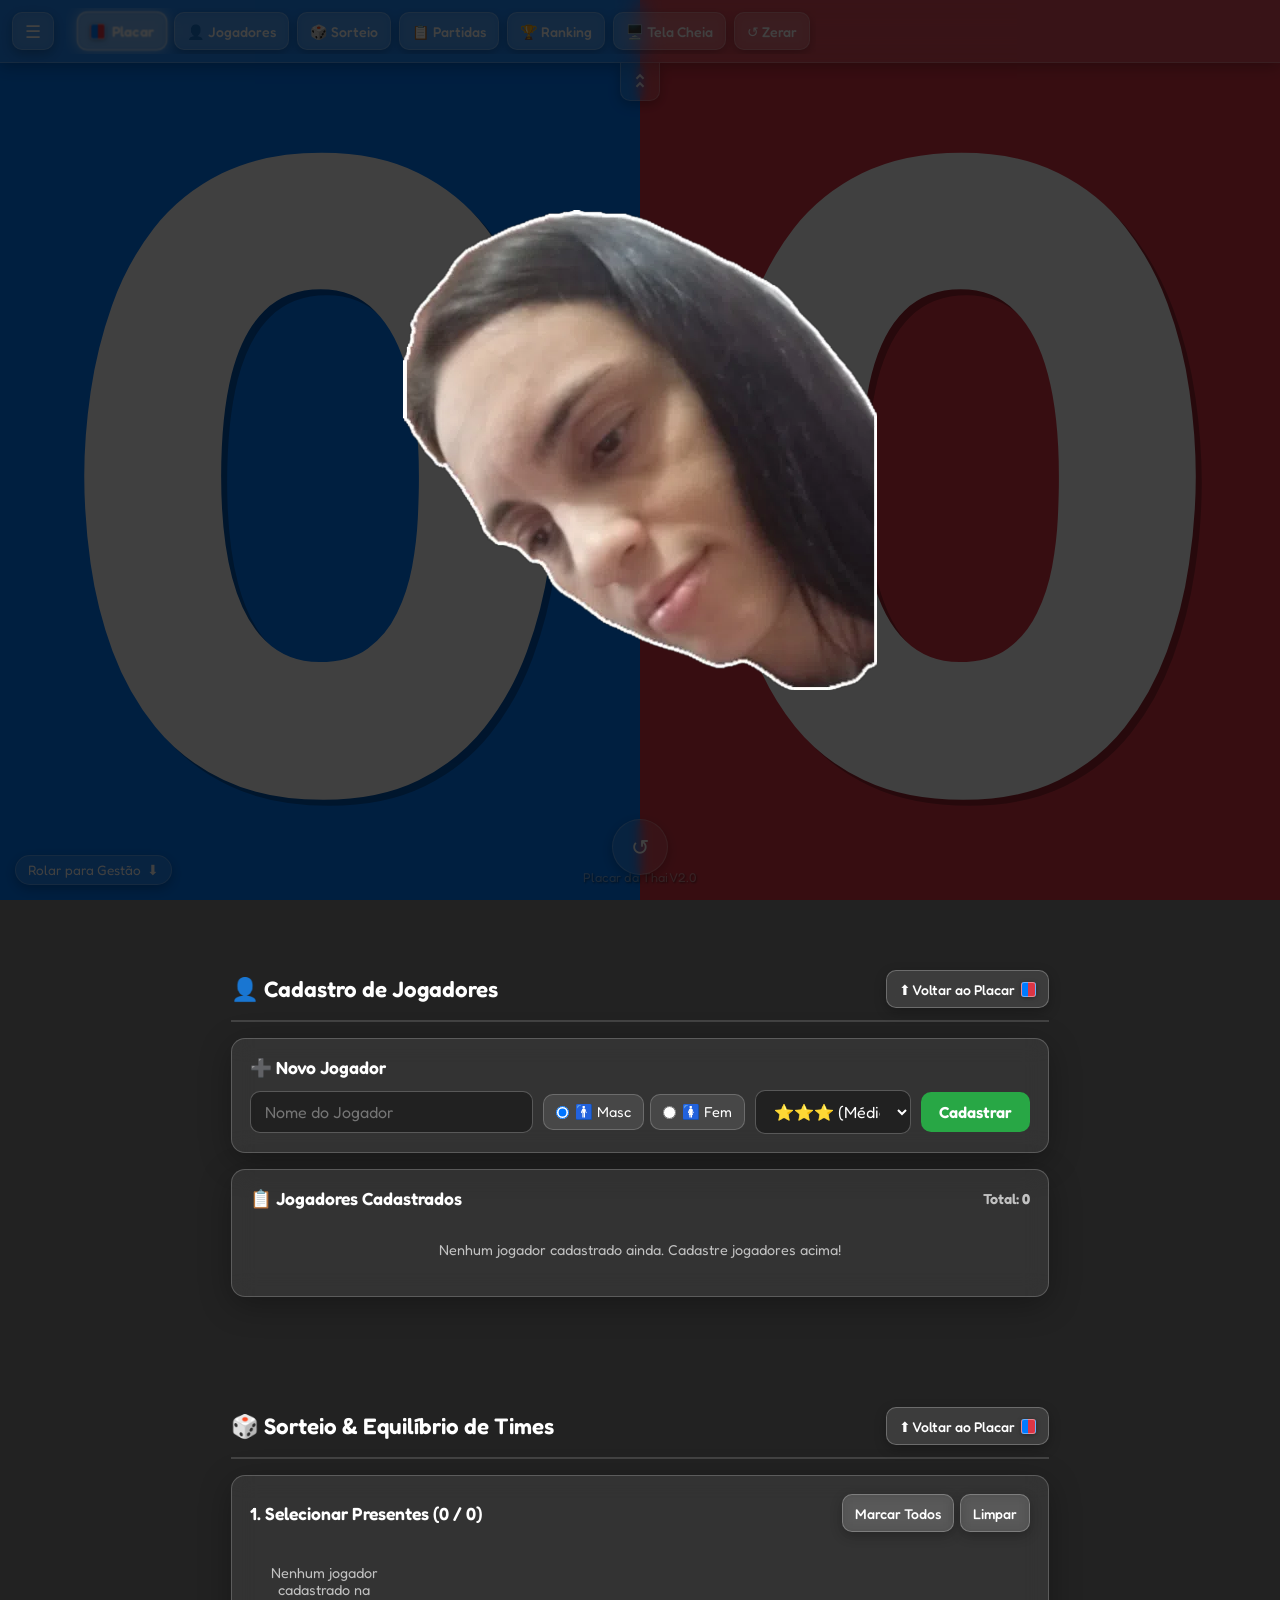
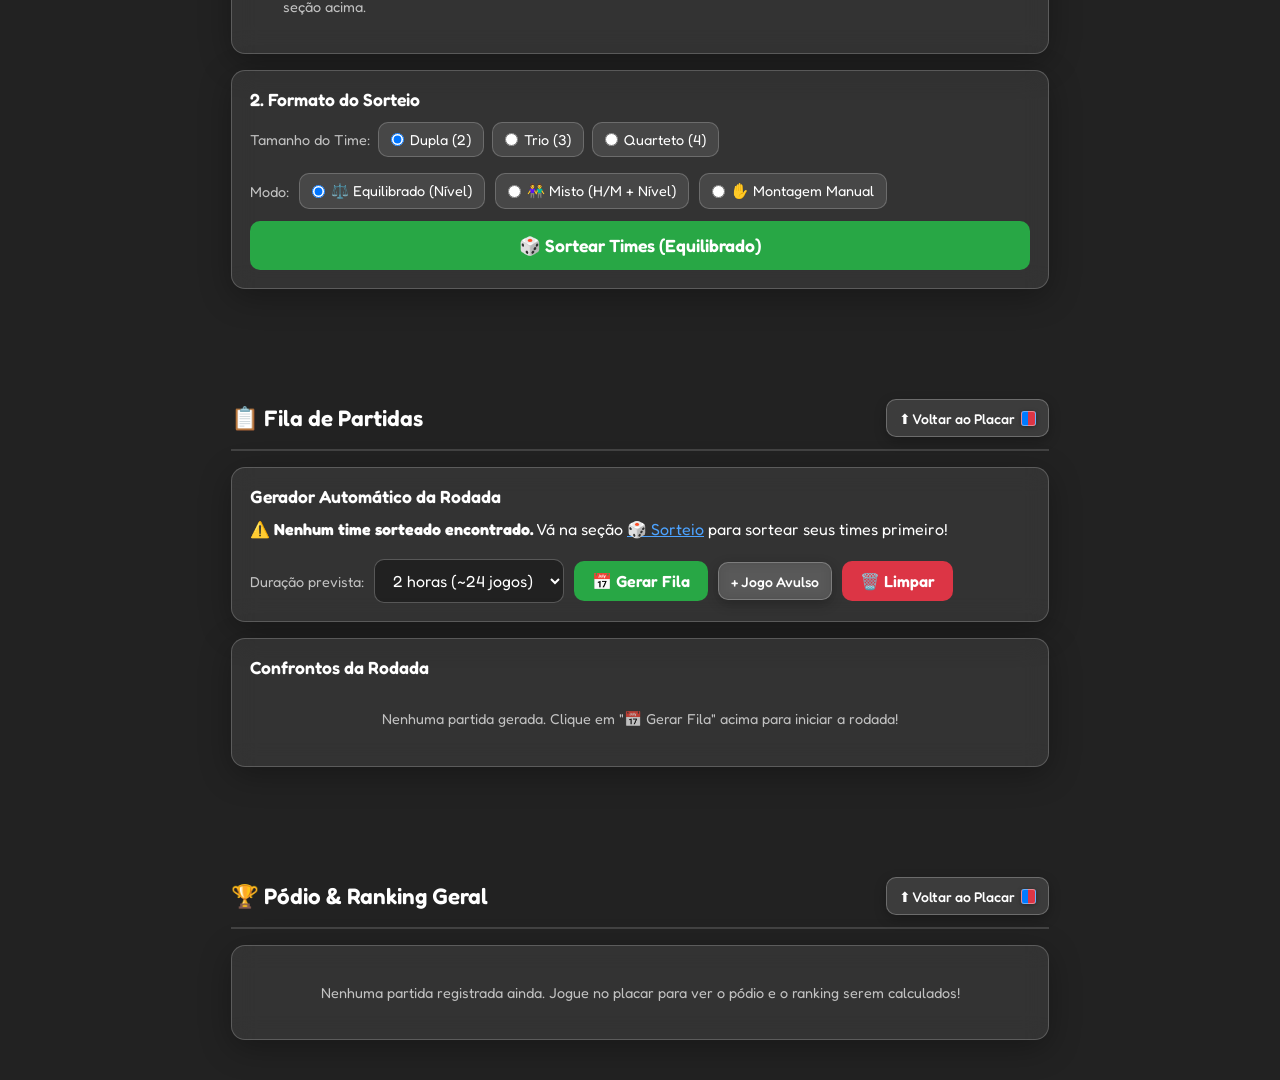
==== Index.html @ 944e2157 "feat: initial commit Placar da Thai" ====
<!DOCTYPE html>
<html lang="pt-BR">

<head>
    <meta charset="UTF-8">
    <meta name="viewport" content="width=device-width, initial-scale=1.0, maximum-scale=1.0, user-scalable=no">
    <meta name="apple-mobile-web-app-capable" content="yes">
    <meta name="apple-mobile-web-app-status-bar-style" content="black-translucent">
    <title>Placar da Thai</title>
    <link rel="icon"
        href="data:image/svg+xml,<svg xmlns=%22http://www.w3.org/2000/svg%22 viewBox=%220 0 100 100%22><rect width=%2250%22 height=%22100%22 fill=%22%23007bff%22/><rect x=%2250%22 width=%2250%22 height=%22100%22 fill=%22%23dc3545%22/></svg>">
    <link href="https://fonts.googleapis.com/css2?family=Fredoka:wght@400;500;600;700&display=swap" rel="stylesheet">
    <link rel="stylesheet" href="style.css">
</head>

<body>

    <!-- FIGURINHA INICIAL AO ABRIR (SOME AO CLICAR/TOCAR NA TELA) -->
    <div class="figurinha-inicial-overlay" id="overlayFigurinhaInicial" style="display: none;" onclick="this.style.display='none'; this.remove();">
        <img src="Thai01.webp" alt="Figurinha 01" class="figurinha-inicial-img" onclick="event.stopPropagation(); this.parentElement.style.display='none'; this.parentElement.remove();">
    </div>

    <!-- ===================== HEADER UNIFICADO DO PLACAR COM SCROLLSPY ===================== -->
    <div class="controles-wrapper">
        <header class="controles-topo placar-header" id="placarHeader">
            <!-- MENU HAMBÚRGUER À ESQUERDA -->
            <div class="menu-container">
                <button class="btn-menu" id="btnMenuToggle" type="button" title="Menu">☰</button>
                <div class="dropdown-menu" id="dropdownMenu">
                    <div class="dropdown-item" id="btnToggleFigurinhas" style="cursor: pointer;">
                        <span>🖼️ Figurinhas: Ativadas</span>
                        <label class="switch" onclick="event.stopPropagation();">
                            <input type="checkbox" id="checkFigurinhas">
                            <span class="slider"></span>
                        </label>
                    </div>
                    <div class="dropdown-item" id="btnToggleTema" style="cursor: pointer;">
                        <span id="labelTema">☀️ Tema: Vidro</span>
                        <label class="switch" onclick="event.stopPropagation();">
                            <input type="checkbox" id="checkTema">
                            <span class="slider"></span>
                        </label>
                    </div>
                </div>
            </div>

            <!-- BOTÕES DE ATALHO / SCROLLSPY FIXOS DA ESQUERDA PARA A DIREITA -->
            <div class="botoes-atalho-container">
                <a href="#secao-placar" class="btn-atalho ativo" data-target="secao-placar">
                    <span class="icone-placar-quadrado"></span> Placar
                </a>
                <a href="#secao-jogadores" class="btn-atalho" data-target="secao-jogadores">👤 Jogadores</a>
                <a href="#secao-sorteio" class="btn-atalho" data-target="secao-sorteio">🎲 Sorteio</a>
                <a href="#secao-partidas" class="btn-atalho" data-target="secao-partidas">📋 Partidas</a>
                <a href="#secao-ranking" class="btn-atalho" data-target="secao-ranking">🏆 Ranking</a>
                <button class="btn" id="btnFullscreen" type="button">🖥️ Tela Cheia</button>
                <button class="btn" id="btnReset" type="button">↺ Zerar</button>
            </div>
        </header>

        <!-- BOTÃO COM DUPLA SETA PARA RECOLHER/EXPANDIR O HEADER -->
        <button class="btn-atalho" id="btnToggleControlesTopo" type="button" title="Minimizar/Maximizar controles">
            <span class="seta-animada"></span>
            <span class="seta-animada"></span>
        </button>
    </div>

    <!-- ==========================================================================
         SEÇÃO 1: PLACAR AO VIVO (100dvh)
         ========================================================================== -->
    <section id="secao-placar">
        <div class="versao-placar">Placar da Thai V2.0</div>

        <div class="controles-centro">
            <button class="btn-central" id="btnInverterLados" type="button" title="Inverter placar">⇄</button>
        </div>

        <div class="controles-baixo">
            <button class="btn-central" id="btnResetBaixo" type="button" title="Zerar placar">↺</button>
        </div>

        <!-- LADO AZUL -->
        <div class="lado-azul" id="btnAzul">
            <span class="lado-tag-time" id="labelNomeTimeAzul" style="display: none;">Time Azul</span>
            <div class="pontos" id="pontosAzul">0</div>
        </div>

        <!-- LADO VERMELHO -->
        <div class="lado-vermelho" id="btnVermelho">
            <span class="lado-tag-time" id="labelNomeTimeVermelho" style="display: none;">Time Vermelho</span>
            <div class="pontos" id="pontosVermelho">0</div>
        </div>

        <a href="#secao-jogadores" class="indicador-rolagem-baixo">
            <span>Rolar para Gestão</span> ⬇
        </a>
    </section>

    <!-- ==========================================================================
         SEÇÃO 2: JOGADORES
         ========================================================================== -->
    <section id="secao-jogadores" class="secao-conteudo">
        <div class="secao-cabecalho">
            <h2 class="secao-titulo">👤 Cadastro de Jogadores</h2>
            <a href="#secao-placar" class="btn-atalho">⬆ Voltar ao Placar <span class="icone-placar-quadrado"></span></a>
        </div>

        <div class="card-painel">
            <div class="card-painel-titulo">➕ Novo Jogador</div>
            <div class="grupo-form-linha">
                <input type="text" id="inputNome" class="input-padrao" placeholder="Nome do Jogador" autocomplete="off" style="flex: 2; min-width: 150px;">
                <div class="radio-group" style="display: flex; gap: 6px;">
                    <label class="radio-chip">
                        <input type="radio" name="sexo" value="m" checked> 🚹 Masc
                    </label>
                    <label class="radio-chip">
                        <input type="radio" name="sexo" value="f"> 🚺 Fem
                    </label>
                </div>
                <select id="selectEstrelas" class="input-padrao" style="flex: 1; min-width: 130px;">
                    <option value="1">⭐ (Iniciante)</option>
                    <option value="2">⭐⭐ (Básico)</option>
                    <option value="3" selected>⭐⭐⭐ (Médio)</option>
                    <option value="4">⭐⭐⭐⭐ (Avançado)</option>
                    <option value="5">⭐⭐⭐⭐⭐ (Pro)</option>
                </select>
                <button class="btn-sucesso" id="btnAdicionar" type="button">Cadastrar</button>
            </div>
        </div>

        <div class="card-painel">
            <div class="card-painel-titulo">
                <span>📋 Jogadores Cadastrados</span>
                <span style="font-size: 0.9rem; color: var(--texto-secundario);">Total: <strong id="contadorJogadores">0</strong></span>
            </div>
            <div class="lista-itens" id="listaJogadores"></div>
        </div>
    </section>

    <!-- ==========================================================================
         SEÇÃO 3: SORTEIO DE TIMES
         ========================================================================== -->
    <section id="secao-sorteio" class="secao-conteudo">
        <div class="secao-cabecalho">
            <h2 class="secao-titulo">🎲 Sorteio & Equilíbrio de Times</h2>
            <a href="#secao-placar" class="btn-atalho">⬆ Voltar ao Placar <span class="icone-placar-quadrado"></span></a>
        </div>

        <div class="card-painel">
            <div class="card-painel-titulo">
                <span>1. Selecionar Presentes (<span id="contadorSelecionados">0 / 0</span>)</span>
                <div style="display: flex; gap: 6px;">
                    <button class="btn-atalho" type="button" onclick="SorteioModule.selecionarTodos(true)">Marcar Todos</button>
                    <button class="btn-atalho" type="button" onclick="SorteioModule.selecionarTodos(false)">Limpar</button>
                </div>
            </div>
            <div class="grade-selecao" id="gradeJogadores"></div>
        </div>

        <div class="card-painel">
            <div class="card-painel-titulo">2. Formato do Sorteio</div>
            <div class="grupo-form-linha">
                <div style="display: flex; align-items: center; gap: 8px; flex-wrap: wrap;">
                    <span style="font-size: 0.9rem; color: var(--texto-secundario);">Tamanho do Time:</span>
                    <label class="radio-chip"><input type="radio" name="tamanho" value="2" checked> Dupla (2)</label>
                    <label class="radio-chip"><input type="radio" name="tamanho" value="3"> Trio (3)</label>
                    <label class="radio-chip"><input type="radio" name="tamanho" value="4"> Quarteto (4)</label>
                </div>
            </div>

            <div class="grupo-form-linha" style="margin-top: 4px;">
                <span style="font-size: 0.9rem; color: var(--texto-secundario);">Modo:</span>
                <label class="radio-chip"><input type="radio" name="modo" value="normal" checked> ⚖️ Equilibrado (Nível)</label>
                <label class="radio-chip"><input type="radio" name="modo" value="misto"> 👫 Misto (H/M + Nível)</label>
                <label class="radio-chip"><input type="radio" name="modo" value="manual"> ✋ Montagem Manual</label>
            </div>

            <button class="btn-acao-sorteio btn-sucesso" id="btnAcaoSorteio" type="button" onclick="SorteioModule.iniciarGeracao()">
                🎲 Sortear Times (Equilibrado)
            </button>
        </div>

        <!-- Seção de Resultados dos Times Sorteados -->
        <div class="card-painel" id="secaoResultados" style="display: none;">
            <div class="card-painel-titulo">
                <span id="tituloResultados">Times Gerados</span>
                <div id="acoesManuaisExtra" style="display: flex; gap: 6px;">
                    <button class="btn-atalho" type="button" onclick="SorteioModule.adicionarTimeManual()">+ Novo Time</button>
                    <button class="btn-perigo" style="padding: 4px 10px; font-size: 0.8rem;" type="button" onclick="SorteioModule.limparTodosTimes()">🗑️ Limpar</button>
                </div>
            </div>

            <div id="instrucaoManual" style="display: none; font-size: 0.85rem; color: var(--cor-amarelo);">
                👉 Toque em um time para selecioná-lo e depois toque nos jogadores do banco para transferir.
            </div>

            <div id="bancoManual" class="banco-chips" style="display: none;"></div>

            <div class="container-times-grid" id="containerTimes"></div>

            <div style="display: flex; gap: 10px; margin-top: 10px; flex-wrap: wrap;">
                <a href="#secao-partidas" class="btn-sucesso" style="flex: 1; padding: 12px; text-decoration: none; text-align: center;">
                    📋 Ir para Fila de Partidas ▶
                </a>
            </div>
        </div>
    </section>

    <!-- ==========================================================================
         SEÇÃO 4: FILA DE PARTIDAS
         ========================================================================== -->
    <section id="secao-partidas" class="secao-conteudo">
        <div class="secao-cabecalho">
            <h2 class="secao-titulo">📋 Fila de Partidas</h2>
            <a href="#secao-placar" class="btn-atalho">⬆ Voltar ao Placar <span class="icone-placar-quadrado"></span></a>
        </div>

        <div class="card-painel">
            <div class="card-painel-titulo">Gerador Automático da Rodada</div>
            <div id="infoTimesStatus"></div>
            <div class="grupo-form-linha" style="margin-top: 8px;">
                <span style="font-size: 0.9rem; color: var(--texto-secundario);">Duração prevista:</span>
                <select id="selectHoras" class="input-padrao" style="width: auto; min-width: 140px;">
                    <option value="1">1 hora (~12 jogos)</option>
                    <option value="2" selected>2 horas (~24 jogos)</option>
                    <option value="3">3 horas (~36 jogos)</option>
                    <option value="4">4 horas (~48 jogos)</option>
                </select>
                <button class="btn-sucesso" id="btnGerarLista" type="button">📅 Gerar Fila</button>
                <button class="btn-atalho" id="btnAddPartidaManual" type="button">+ Jogo Avulso</button>
                <button class="btn-perigo" id="btnLimparPartidas" type="button">🗑️ Limpar</button>
            </div>
        </div>

        <div class="card-painel">
            <div class="card-painel-titulo">Confrontos da Rodada</div>
            <div class="lista-partidas" id="listaPartidasCorpo"></div>
        </div>
    </section>

    <!-- ==========================================================================
         SEÇÃO 5: RANKING & PODIUM (ÚLTIMA SEÇÃO)
         ========================================================================== -->
    <section id="secao-ranking" class="secao-conteudo">
        <div class="secao-cabecalho">
            <h2 class="secao-titulo">🏆 Pódio & Ranking Geral</h2>
            <a href="#secao-placar" class="btn-atalho">⬆ Voltar ao Placar <span class="icone-placar-quadrado"></span></a>
        </div>

        <div id="secaoSemTimes" class="card-painel" style="display: none;">
            <div class="aviso-vazio">
                Nenhuma partida registrada ainda. Jogue no placar para ver o pódio e o ranking serem calculados!
            </div>
        </div>

        <div class="card-painel" id="secaoPodio">
            <div class="card-painel-titulo" style="justify-content: center;">🏅 Pódio dos Campeões</div>
            <div class="podio-container" id="containerPodio"></div>
        </div>

        <div class="card-painel" id="secaoRankingCompleto">
            <div class="card-painel-titulo">Classificação Geral dos Times</div>
            <div class="lista-itens" id="listaRankingCompleta"></div>
        </div>
    </section>

    <!-- ==========================================================================
         MODAIS
         ========================================================================== -->
    <!-- Modal Zerar Placar -->
    <div class="modal-overlay" id="modalZerarPlacar" style="display: none;">
        <div class="modal-card">
            <div class="modal-icone-status">⚠️</div>
            <div class="modal-titulo">Zerar Placar</div>
            <div class="modal-texto">Tem certeza que deseja zerar os pontos do jogo atual?</div>
            <div class="modal-botoes">
                <button class="modal-btn modal-btn-cancelar" type="button" id="btnCancelarZerar">Não</button>
                <button class="modal-btn modal-btn-confirmar" type="button" id="btnConfirmarZerar" style="background-color: #dc3545;">Sim, Zerar</button>
            </div>
        </div>
    </div>

    <!-- Modal Fim de Jogo / Salvar Partida -->
    <div class="modal-overlay" id="modalFimJogo" style="display: none;">
        <div class="modal-card">
            <div class="modal-icone-status">🏆</div>
            <div class="modal-titulo">Fim de Jogo!</div>
            <div class="modal-texto" id="textoVencedorModal">Time Venceu!</div>
            <div class="modal-botoes" style="display: flex; flex-direction: column; gap: 10px; width: 100%; margin-top: 15px;">
                <button class="modal-btn modal-btn-confirmar" type="button" id="btnSalvarFimJogo" style="background-color: var(--cor-verde); width: 100%; padding: 12px; font-size: 1rem;">
                    💾 Salvar e Ir para a Próxima Partida
                </button>
                <button class="modal-btn modal-btn-cancelar" type="button" id="btnVoltarPonto" style="width: 100%; padding: 10px; font-size: 0.95rem;">
                    ↩ Voltar Ponto
                </button>
            </div>
        </div>
    </div>

    <script src="index.js"></script>
</body>

</html>
---- style.css ----
/* ==========================================================================
   PLACAR DA THAI V2.0 - TEMA VIDRO ORIGINAL + ONE-PAGE SCROLLSPY
   ========================================================================== */

* {
    box-sizing: border-box;
    margin: 0;
    padding: 0;
    -webkit-tap-highlight-color: transparent;
}

html {
    scroll-behavior: smooth;
}

:root {
    --cor-azul: #007bff;
    --cor-azul-dark: #0056b3;
    --cor-vermelho: #dc3545;
    --cor-vermelho-dark: #a71d2a;
    --cor-amarelo: #ffc107;
    --cor-verde: #28a745;
    --bg-dark: #222222;
    --bg-card: rgba(255, 255, 255, 0.08);
    --border-glass: rgba(255, 255, 255, 0.25);
    --texto-principal: #ffffff;
    --texto-secundario: rgba(255, 255, 255, 0.7);
}

body {
    font-family: 'Fredoka', sans-serif;
    background-color: var(--bg-dark);
    color: var(--texto-principal);
    width: 100vw;
    min-height: 100dvh;
    overflow-x: hidden;
    position: relative;
    user-select: none;
    -webkit-user-select: none;
    -webkit-touch-callout: none;
}

/* ==========================================================================
   ÍCONE DO PLACAR (QUADRADO METADE AZUL METADE VERMELHO)
   ========================================================================== */

.icone-placar-quadrado {
    display: inline-block;
    width: 15px;
    height: 15px;
    border-radius: 3px;
    background: linear-gradient(90deg, #007bff 50%, #dc3545 50%);
    box-shadow: 0 1px 4px rgba(0, 0, 0, 0.35);
    border: 1px solid rgba(255, 255, 255, 0.4);
    vertical-align: middle;
    flex-shrink: 0;
    transition: transform 0.2s;
}

.btn-atalho:hover .icone-placar-quadrado {
    transform: scale(1.1);
}

/* ==========================================================================
   HEADER UNIFICADO DO PLACAR (TEMA VIDRO - ESQUERDA PARA DIREITA)
   ========================================================================== */

.controles-wrapper {
    position: fixed;
    top: 0;
    left: 0;
    width: 100%;
    z-index: 1000;
    display: flex;
    flex-direction: column;
    align-items: center;
    pointer-events: none;
}

.controles-wrapper > * {
    pointer-events: auto;
}

.controles-topo.placar-header {
    display: flex;
    align-items: center;
    justify-content: flex-start;
    width: 100%;
    padding: 8px 12px;
    background-color: rgba(255, 255, 255, 0.12);
    backdrop-filter: blur(12px);
    -webkit-backdrop-filter: blur(12px);
    border-bottom: 1px solid rgba(255, 255, 255, 0.25);
    box-shadow: 0 4px 15px rgba(0, 0, 0, 0.25);
    gap: 8px;
    transition: transform 0.4s ease-in-out, opacity 0.4s ease-in-out, max-height 0.4s ease-in-out, margin 0.4s ease-in-out, padding 0.4s ease-in-out;
    transform-origin: top center;
    overflow: visible !important;
}

.controles-topo.escondido {
    opacity: 0;
    transform: translateY(-100%);
    max-height: 0;
    padding-top: 0 !important;
    padding-bottom: 0 !important;
    margin: 0 !important;
    border: none !important;
    pointer-events: none;
    overflow: hidden !important;
}

.menu-container {
    position: relative;
    z-index: 1500;
    flex-shrink: 0;
}

.btn-menu {
    background-color: rgba(255, 255, 255, 0.12);
    border: 1px solid rgba(255, 255, 255, 0.25);
    color: white;
    padding: 6px 12px;
    font-family: 'Fredoka', sans-serif;
    font-size: 1.1rem;
    border-radius: 10px;
    cursor: pointer;
    backdrop-filter: blur(6px);
    -webkit-backdrop-filter: blur(6px);
    box-shadow: 0 4px 12px rgba(0, 0, 0, 0.25);
    transition: background-color 0.2s ease, transform 0.15s ease, border-color 0.2s ease;
    display: flex;
    align-items: center;
    justify-content: center;
    min-height: 38px;
    flex-shrink: 0;
}

.btn-menu:hover {
    background-color: rgba(255, 255, 255, 0.25);
    border-color: rgba(255, 255, 255, 0.4);
}

.btn-menu:active {
    transform: scale(0.95);
    background-color: rgba(255, 255, 255, 0.3);
}

.dropdown-menu {
    position: absolute;
    top: calc(100% + 10px);
    left: 0;
    background-color: rgba(30, 30, 35, 0.98);
    backdrop-filter: blur(16px);
    -webkit-backdrop-filter: blur(16px);
    border-radius: 12px;
    box-shadow: 0 10px 30px rgba(0, 0, 0, 0.5);
    display: none;
    flex-direction: column;
    min-width: 230px;
    border: 1px solid rgba(255, 255, 255, 0.2);
    padding: 8px;
    z-index: 9999;
    pointer-events: auto;
}

.dropdown-menu.ativo {
    display: flex !important;
}

.dropdown-item {
    background: none;
    border: none;
    color: white;
    padding: 10px 12px;
    text-align: left;
    font-family: 'Fredoka', sans-serif;
    font-size: 0.95rem;
    cursor: pointer;
    text-decoration: none;
    transition: background-color 0.2s;
    display: flex;
    align-items: center;
    justify-content: space-between;
    gap: 10px;
    width: 100%;
    border-radius: 8px;
}

.dropdown-item:hover {
    background-color: rgba(255, 255, 255, 0.12);
}

.botoes-atalho-container {
    display: flex;
    gap: 8px;
    align-items: center;
    flex-wrap: nowrap;
    overflow-x: auto;
    overflow-y: visible;
    scrollbar-width: none;
    -ms-overflow-style: none;
    padding: 4px 6px 4px 12px;
    margin-left: 4px;
}

.botoes-atalho-container::-webkit-scrollbar {
    display: none;
}

.btn,
.btn-atalho {
    background-color: rgba(255, 255, 255, 0.12);
    border: 1px solid rgba(255, 255, 255, 0.25);
    color: white;
    padding: 6px 12px;
    font-family: 'Fredoka', sans-serif;
    font-size: 0.88rem;
    font-weight: 500;
    border-radius: 10px;
    cursor: pointer;
    backdrop-filter: blur(6px);
    -webkit-backdrop-filter: blur(6px);
    box-shadow: 0 4px 12px rgba(0, 0, 0, 0.25);
    display: flex;
    align-items: center;
    justify-content: center;
    gap: 6px;
    min-height: 38px;
    text-decoration: none;
    transition: background-color 0.2s ease, transform 0.15s ease, border-color 0.2s ease, box-shadow 0.2s ease;
    white-space: nowrap;
    flex-shrink: 0;
}

.btn:hover,
.btn-atalho:hover {
    background-color: rgba(255, 255, 255, 0.25);
    border-color: rgba(255, 255, 255, 0.4);
}

.btn:active,
.btn-atalho:active {
    transform: scale(0.95);
    background-color: rgba(255, 255, 255, 0.3);
}

/* SCROLLSPY DESTAQUE NO TEMA VIDRO */
.btn-atalho.ativo {
    background-color: rgba(255, 255, 255, 0.35);
    border-color: rgba(255, 255, 255, 0.7);
    box-shadow: 0 0 16px rgba(255, 255, 255, 0.5);
    font-weight: 600;
    transform: scale(1.03);
}

#btnToggleControlesTopo {
    padding: 2px 16px;
    background-color: rgba(255, 255, 255, 0.12);
    backdrop-filter: blur(6px);
    -webkit-backdrop-filter: blur(6px);
    border: 1px solid rgba(255, 255, 255, 0.25);
    border-top: none;
    box-shadow: 0 4px 12px rgba(0, 0, 0, 0.25);
    border-radius: 0 0 10px 10px;
    cursor: pointer;
    display: flex;
    flex-direction: column;
    align-items: center;
    gap: 2px;
}

.seta-animada {
    width: 6px;
    height: 6px;
    border-top: 2px solid rgba(255, 255, 255, 0.8);
    border-left: 2px solid rgba(255, 255, 255, 0.8);
    transform: rotate(45deg);
    transition: transform 0.3s;
}

#btnToggleControlesTopo.revertido .seta-animada {
    transform: rotate(225deg);
}

/* ===================== TEMA ESCURO (ESTILO ORIGINAL) ===================== */
body.tema-escuro .controles-topo.placar-header {
    background-color: rgba(20, 20, 20, 0.88);
    border-bottom: 1px solid rgba(255, 255, 255, 0.12);
    box-shadow: 0 4px 15px rgba(0, 0, 0, 0.35);
}

body.tema-escuro .btn,
body.tema-escuro .btn-atalho,
body.tema-escuro .btn-menu {
    background-color: rgba(0, 0, 0, 0.45);
    border: 1px solid rgba(255, 255, 255, 0.16);
    box-shadow: 0 4px 10px rgba(0, 0, 0, 0.3);
}

body.tema-escuro .btn:hover,
body.tema-escuro .btn-atalho:hover,
body.tema-escuro .btn-menu:hover {
    background-color: rgba(0, 0, 0, 0.7);
    border-color: rgba(255, 255, 255, 0.3);
}

body.tema-escuro #btnToggleControlesTopo {
    background-color: rgba(0, 0, 0, 0.55);
    border: 1px solid rgba(255, 255, 255, 0.16);
    border-top: none;
}

body.tema-escuro #btnToggleControlesTopo:hover {
    background-color: rgba(0, 0, 0, 0.8);
}

/* ==========================================================================
   SEÇÃO 1: PLACAR AO VIVO (100dvh)
   ========================================================================== */

#secao-placar {
    width: 100vw;
    height: 100dvh;
    min-height: 100dvh;
    display: flex;
    flex-direction: row;
    position: relative;
    overflow: hidden;
    touch-action: none;
}

@media (orientation: portrait) {
    #secao-placar {
        flex-direction: column;
    }
}

.lado-azul,
.lado-vermelho {
    flex: 1;
    display: flex;
    flex-direction: column;
    justify-content: center;
    align-items: center;
    color: white;
    cursor: pointer;
    transition: background-color 0.2s;
    position: relative;
    overflow: hidden;
    border: none;
    outline: none;
    font-family: inherit;
}

.lado-azul {
    background-color: #007bff;
}

.lado-azul:active {
    background-color: #0056b3;
}

.lado-vermelho {
    background-color: #dc3545;
}

.lado-vermelho:active {
    background-color: #a71d2a;
}

/* NOME DOS TIMES EM TEMA DE VIDRO PREMIUM */
.lado-tag-time {
    position: absolute;
    top: 55px;
    background: rgba(255, 255, 255, 0.15);
    backdrop-filter: blur(12px);
    -webkit-backdrop-filter: blur(12px);
    padding: 8px 20px;
    border-radius: 24px;
    font-size: 1.05rem;
    font-weight: 600;
    max-width: 82%;
    text-align: center;
    white-space: nowrap;
    overflow: hidden;
    text-overflow: ellipsis;
    z-index: 10;
    border: 1px solid rgba(255, 255, 255, 0.35);
    box-shadow: 0 6px 20px rgba(0, 0, 0, 0.3);
    color: #ffffff;
    text-shadow: 0 1px 3px rgba(0, 0, 0, 0.5);
    pointer-events: none;
    transition: transform 0.4s ease-in-out;
}

body.tema-escuro .lado-tag-time {
    background: rgba(0, 0, 0, 0.55);
    border: 1px solid rgba(255, 255, 255, 0.2);
    box-shadow: 0 6px 20px rgba(0, 0, 0, 0.45);
}

.pontos {
    font-size: 100vh;
    line-height: 1;
    font-weight: 600;
    font-family: 'Fredoka', sans-serif;
    text-shadow: 6px 6px 0px rgba(0, 0, 0, 0.3);
    z-index: 2;
    transition: transform 0.3s ease;
    pointer-events: none;
}

@media (orientation: portrait) {
    .pontos {
        font-size: 50vh;
    }
    .lado-tag-time {
        top: 60px;
    }
}

.controles-centro {
    position: absolute;
    top: 50%;
    left: 50%;
    transform: translate(-50%, -50%);
    display: flex;
    flex-direction: column;
    gap: 12px;
    z-index: 25;
    pointer-events: none;
}

.controles-baixo {
    position: absolute;
    bottom: 25px;
    left: 50%;
    transform: translateX(-50%);
    display: flex;
    flex-direction: column;
    gap: 12px;
    z-index: 25;
    pointer-events: none;
}

.btn-central {
    width: 56px;
    height: 56px;
    border: 1px solid rgba(255, 255, 255, 0.25);
    border-radius: 50%;
    background-color: rgba(255, 255, 255, 0.12);
    color: white;
    backdrop-filter: blur(6px);
    -webkit-backdrop-filter: blur(6px);
    display: flex;
    align-items: center;
    justify-content: center;
    font-size: 1.4rem;
    cursor: pointer;
    pointer-events: auto;
    box-shadow: 0 4px 12px rgba(0, 0, 0, 0.25);
    transition: transform 0.15s ease, background-color 0.2s ease;
}

.btn-central:active {
    transform: scale(0.95);
    background-color: rgba(255, 255, 255, 0.22);
}

.versao-placar {
    position: absolute;
    bottom: 15px;
    left: 50%;
    transform: translateX(-50%);
    color: rgba(255, 255, 255, 0.45);
    font-size: 0.8rem;
    z-index: 20;
    pointer-events: none;
    text-shadow: 1px 1px 2px rgba(0, 0, 0, 0.5);
}

.indicador-rolagem-baixo {
    position: absolute;
    bottom: 15px;
    left: 15px;
    background-color: rgba(255, 255, 255, 0.12);
    backdrop-filter: blur(6px);
    -webkit-backdrop-filter: blur(6px);
    border: 1px solid rgba(255, 255, 255, 0.25);
    padding: 6px 12px;
    border-radius: 20px;
    color: white;
    font-size: 0.85rem;
    display: flex;
    align-items: center;
    gap: 6px;
    text-decoration: none;
    z-index: 20;
    box-shadow: 0 4px 12px rgba(0, 0, 0, 0.25);
}

/* ==========================================================================
   SEÇÕES DA PÁGINA (JOGADORES, SORTEIO, PARTIDAS, RANKING)
   ========================================================================== */

.secao-conteudo {
    width: 100%;
    max-width: 850px;
    margin: 0 auto;
    padding: 70px 16px 40px;
    display: flex;
    flex-direction: column;
    gap: 16px;
    scroll-margin-top: 50px;
}

.secao-cabecalho {
    display: flex;
    align-items: center;
    justify-content: space-between;
    border-bottom: 2px solid rgba(255, 255, 255, 0.15);
    padding-bottom: 12px;
    gap: 8px;
    flex-wrap: wrap;
}

.secao-titulo {
    font-size: 1.4rem;
    font-weight: 600;
    display: flex;
    align-items: center;
    gap: 10px;
    color: var(--texto-principal);
}

.card-painel {
    background-color: rgba(255, 255, 255, 0.08);
    backdrop-filter: blur(12px);
    -webkit-backdrop-filter: blur(12px);
    border: 1px solid rgba(255, 255, 255, 0.2);
    border-radius: 14px;
    padding: 18px;
    box-shadow: 0 8px 32px 0 rgba(0, 0, 0, 0.3);
    display: flex;
    flex-direction: column;
    gap: 12px;
}

.card-painel-titulo {
    font-size: 1.1rem;
    font-weight: 600;
    color: var(--texto-principal);
    display: flex;
    align-items: center;
    justify-content: space-between;
}

/* Inputs & Form */
.input-padrao {
    width: 100%;
    background: rgba(0, 0, 0, 0.35);
    border: 1px solid rgba(255, 255, 255, 0.25);
    padding: 10px 14px;
    color: white;
    font-size: 1rem;
    font-family: inherit;
    border-radius: 10px;
    outline: none;
}

.input-padrao:focus {
    border-color: #007bff;
}

.grupo-form-linha {
    display: flex;
    gap: 10px;
    align-items: center;
    flex-wrap: wrap;
}

.radio-chip {
    display: flex;
    align-items: center;
    gap: 6px;
    background: rgba(255, 255, 255, 0.1);
    padding: 8px 12px;
    border-radius: 10px;
    border: 1px solid rgba(255, 255, 255, 0.2);
    cursor: pointer;
    font-size: 0.9rem;
}

.btn-sucesso, .btn-aviso, .btn-perigo, .btn-acao-sorteio {
    border: none;
    padding: 10px 18px;
    font-size: 1rem;
    font-family: inherit;
    font-weight: 600;
    border-radius: 10px;
    cursor: pointer;
    display: flex;
    align-items: center;
    justify-content: center;
    gap: 6px;
    transition: transform 0.1s;
}

.btn-sucesso { background-color: #28a745; color: white; }
.btn-aviso { background-color: #ffc107; color: #111; }
.btn-perigo { background-color: #dc3545; color: white; }

.btn-sucesso:active, .btn-aviso:active, .btn-perigo:active {
    transform: scale(0.96);
}

.btn-acao-sorteio {
    width: 100%;
    padding: 14px;
    font-size: 1.1rem;
}

/* ==========================================================================
   JOGADORES & SELEÇÃO
   ========================================================================== */

.grade-selecao {
    display: grid;
    grid-template-columns: repeat(auto-fill, minmax(130px, 1fr));
    gap: 8px;
    max-height: 280px;
    overflow-y: auto;
    padding-right: 4px;
}

.card-selecao {
    background: rgba(255, 255, 255, 0.08);
    border: 1px solid rgba(255, 255, 255, 0.2);
    border-radius: 10px;
    padding: 10px;
    cursor: pointer;
    display: flex;
    flex-direction: column;
    gap: 4px;
    transition: all 0.2s;
}

.card-selecao.selecionado {
    background: rgba(40, 167, 69, 0.35);
    border-color: #28a745;
    box-shadow: 0 0 10px rgba(40, 167, 69, 0.4);
}

.card-topo {
    display: flex;
    align-items: center;
    font-size: 0.92rem;
    font-weight: 500;
}

.card-estrelas {
    font-size: 0.8rem;
    color: #ffc107;
}

.j-nome-icone {
    display: flex;
    align-items: center;
    gap: 5px;
    overflow: hidden;
    text-overflow: ellipsis;
    white-space: nowrap;
}

.icone-m { color: #00b0ff; }
.icone-f { color: #ff4081; }

.lista-itens {
    display: flex;
    flex-direction: column;
    gap: 8px;
    max-height: 380px;
    overflow-y: auto;
}

.jogador-item {
    display: flex;
    align-items: center;
    justify-content: space-between;
    background: rgba(255, 255, 255, 0.06);
    border: 1px solid rgba(255, 255, 255, 0.18);
    padding: 10px 14px;
    border-radius: 10px;
}

.btn-excluir {
    background: rgba(220, 53, 69, 0.25);
    border: 1px solid rgba(220, 53, 69, 0.4);
    color: #ff6b7b;
    padding: 4px 12px;
    border-radius: 6px;
    font-size: 0.82rem;
    cursor: pointer;
}

/* ==========================================================================
   TIMES & SORTEIO
   ========================================================================== */

.container-times-grid {
    display: grid;
    grid-template-columns: repeat(auto-fill, minmax(240px, 1fr));
    gap: 14px;
}

.time-card {
    background: rgba(255, 255, 255, 0.08);
    border: 2px solid rgba(255, 255, 255, 0.25);
    border-radius: 12px;
    overflow: hidden;
    display: flex;
    flex-direction: column;
    cursor: pointer;
    transition: all 0.2s;
}

.time-card.ativo {
    border-color: #ffc107;
    box-shadow: 0 0 15px rgba(255, 193, 7, 0.4);
}

.time-header {
    background: rgba(0, 0, 0, 0.35);
    padding: 10px 12px;
    display: flex;
    justify-content: space-between;
    align-items: center;
    font-size: 0.95rem;
    border-bottom: 1px solid rgba(255, 255, 255, 0.15);
}

.time-forca {
    font-size: 0.85rem;
    color: #ffc107;
}

.time-lista {
    padding: 10px;
    display: flex;
    flex-direction: column;
    gap: 6px;
    min-height: 70px;
}

.jogador-item-lista {
    display: flex;
    justify-content: space-between;
    align-items: center;
    background: rgba(255, 255, 255, 0.05);
    padding: 6px 10px;
    border-radius: 6px;
    font-size: 0.88rem;
}

.banco-chips {
    display: flex;
    flex-wrap: wrap;
    gap: 8px;
    padding: 12px;
    background: rgba(0, 0, 0, 0.3);
    border-radius: 10px;
}

.chip-jogador {
    background: rgba(255, 255, 255, 0.12);
    border: 1px solid rgba(255, 255, 255, 0.25);
    padding: 6px 12px;
    border-radius: 20px;
    font-size: 0.85rem;
    cursor: pointer;
    display: flex;
    align-items: center;
    gap: 4px;
}

/* ==========================================================================
   PARTIDAS & FILA DE JOGOS
   ========================================================================== */

.lista-times-chips {
    display: flex;
    flex-wrap: wrap;
    gap: 6px;
    margin-top: 6px;
}

.item-time-badge {
    background: rgba(255, 255, 255, 0.08);
    border: 1px solid rgba(255, 255, 255, 0.2);
    padding: 4px 10px;
    border-radius: 6px;
    font-size: 0.82rem;
    display: flex;
    align-items: center;
    gap: 6px;
}

.badge-jogos {
    background: rgba(0, 123, 255, 0.3);
    color: #4da3ff;
    padding: 2px 6px;
    border-radius: 4px;
    font-size: 0.75rem;
}

.lista-partidas {
    display: flex;
    flex-direction: column;
    gap: 10px;
}

.partida-linha {
    display: flex;
    align-items: center;
    justify-content: space-between;
    background: rgba(255, 255, 255, 0.06);
    border: 1px solid rgba(255, 255, 255, 0.2);
    border-radius: 12px;
    padding: 12px 16px;
    gap: 12px;
    flex-wrap: wrap;
}

.partida-linha.ativa {
    border-color: #28a745;
    background: rgba(40, 167, 69, 0.12);
    box-shadow: 0 0 16px rgba(40, 167, 69, 0.3);
}

.partida-linha.bloqueada {
    opacity: 0.6;
}

.col-partida {
    display: flex;
    align-items: center;
    gap: 10px;
    flex: 1;
    min-width: 220px;
}

.partida-info-texto {
    display: flex;
    flex-direction: column;
    gap: 3px;
}

.partida-numero {
    font-size: 0.75rem;
    text-transform: uppercase;
    color: var(--texto-secundario);
    font-weight: 600;
}

.partida-confronto {
    font-size: 1rem;
    font-weight: 500;
}

.versus-tag {
    color: #ffc107;
    font-weight: 700;
    margin: 0 4px;
}

.partida-acoes-ativa {
    display: flex;
    align-items: center;
    gap: 8px;
    flex-wrap: wrap;
}

.btn-jogar-placar {
    background-color: var(--cor-verde);
    color: white;
    border: none;
    padding: 8px 16px;
    border-radius: 8px;
    font-weight: 600;
    cursor: pointer;
    font-size: 0.95rem;
    display: flex;
    align-items: center;
    gap: 5px;
    box-shadow: 0 4px 12px rgba(40, 167, 69, 0.4);
    transition: transform 0.15s ease, background-color 0.2s ease;
}

.btn-jogar-placar:hover {
    filter: brightness(1.1);
}

.btn-jogar-placar:active {
    transform: scale(0.96);
}

.btn-pausar-partida {
    background-color: var(--cor-azul);
    color: white;
    border: 1px solid rgba(255, 255, 255, 0.35);
    padding: 8px 16px;
    border-radius: 8px;
    font-weight: 600;
    cursor: pointer;
    font-size: 0.95rem;
    display: flex;
    align-items: center;
    gap: 5px;
    box-shadow: 0 4px 12px rgba(0, 123, 255, 0.4);
    transition: transform 0.15s ease, background-color 0.2s ease;
}

.btn-pausar-partida:hover {
    background-color: var(--cor-azul-dark);
}

.btn-pausar-partida:active {
    transform: scale(0.96);
}



.badge-vencedor {
    background: rgba(255, 193, 7, 0.2);
    color: #ffc107;
    border: 1px solid rgba(255, 193, 7, 0.4);
    padding: 6px 14px;
    border-radius: 20px;
    font-size: 0.9rem;
    font-weight: 600;
}

.badge-aguardando {
    color: var(--texto-secundario);
    font-size: 0.85rem;
}

/* ==========================================================================
   RANKING & PODIUM
   ========================================================================== */

.podio-container {
    display: flex;
    justify-content: center;
    align-items: flex-end;
    gap: 14px;
    padding: 24px 0 10px;
}

.podio-coluna {
    display: flex;
    flex-direction: column;
    align-items: center;
    width: 30%;
    max-width: 150px;
}

.podio-info-topo {
    display: flex;
    flex-direction: column;
    align-items: center;
    margin-bottom: 8px;
    text-align: center;
}

.podio-avatar {
    font-size: 1rem;
    font-weight: 600;
}

.podio-membros {
    font-size: 0.78rem;
    color: var(--texto-secundario);
    white-space: nowrap;
    overflow: hidden;
    text-overflow: ellipsis;
    max-width: 120px;
}

.podio-bloco {
    width: 100%;
    border-radius: 14px 14px 0 0;
    display: flex;
    flex-direction: column;
    align-items: center;
    justify-content: center;
    padding: 14px 6px;
    box-shadow: 0 6px 25px rgba(0, 0, 0, 0.5);
}

.podio-1 {
    height: 150px;
    background: linear-gradient(180deg, #ffd700, #b8860b);
    color: #111;
}

.podio-2 {
    height: 120px;
    background: linear-gradient(180deg, #e0e0e0, #8a8a8a);
    color: #111;
}

.podio-3 {
    height: 95px;
    background: linear-gradient(180deg, #cd7f32, #7a4617);
    color: white;
}

.podio-posicao-num {
    font-size: 1.5rem;
    font-weight: 700;
}

.podio-trofeus {
    font-size: 0.95rem;
    margin-top: 4px;
}

.ranking-card {
    display: flex;
    align-items: center;
    justify-content: space-between;
    background: rgba(255, 255, 255, 0.06);
    border: 1px solid rgba(255, 255, 255, 0.2);
    border-radius: 12px;
    padding: 14px 18px;
}

.ranking-card.lider { border-color: rgba(255, 215, 0, 0.5); background: rgba(255, 215, 0, 0.1); }
.ranking-card.vice { border-color: rgba(224, 224, 224, 0.5); }
.ranking-card.terceiro { border-color: rgba(205, 127, 50, 0.5); }

.ranking-info {
    display: flex;
    align-items: center;
    gap: 14px;
}

.ranking-pos {
    font-size: 1.3rem;
    font-weight: 700;
    color: var(--texto-secundario);
    min-width: 32px;
}

.ranking-detalhes-time {
    display: flex;
    flex-direction: column;
}

.ranking-nome-time {
    font-size: 1.05rem;
    font-weight: 600;
}

.ranking-membros-txt {
    font-size: 0.82rem;
    color: var(--texto-secundario);
}

.ranking-stats-sub {
    font-size: 0.78rem;
    color: #4da3ff;
    margin-top: 2px;
}

.ranking-qtd-trofeus {
    font-size: 1rem;
    text-align: right;
}

/* ==========================================================================
   MODAIS & FEEDBACK
   ========================================================================== */

.modal-overlay {
    position: fixed;
    top: 0; left: 0;
    width: 100vw; height: 100dvh;
    background: rgba(0, 0, 0, 0.75);
    backdrop-filter: blur(8px);
    -webkit-backdrop-filter: blur(8px);
    z-index: 2000;
    display: flex;
    align-items: center;
    justify-content: center;
    padding: 20px;
}

.modal-card {
    background: rgba(28, 28, 34, 0.96);
    border: 1px solid rgba(255, 255, 255, 0.25);
    border-radius: 16px;
    padding: 24px;
    width: 100%;
    max-width: 380px;
    text-align: center;
    box-shadow: 0 10px 40px rgba(0, 0, 0, 0.6);
    display: flex;
    flex-direction: column;
    gap: 12px;
}

.modal-icone-status {
    font-size: 2.6rem;
}

.modal-titulo {
    font-size: 1.3rem;
    font-weight: 600;
}

.modal-texto {
    font-size: 0.95rem;
    color: var(--texto-secundario);
    line-height: 1.4;
}

.modal-botoes {
    display: flex;
    gap: 10px;
    margin-top: 8px;
}

.modal-btn {
    flex: 1;
    padding: 10px;
    border-radius: 8px;
    border: none;
    font-family: inherit;
    font-size: 1rem;
    font-weight: 600;
    cursor: pointer;
}

.modal-btn-cancelar {
    background: rgba(255, 255, 255, 0.15);
    color: white;
}

.modal-btn-confirmar {
    background: #28a745;
    color: white;
}

/* Confetes & Figurinhas */
.confete {
    position: absolute;
    top: 0;
    left: 0;
    width: 12px;
    height: 12px;
    pointer-events: none;
    z-index: 150;
    will-change: transform;
}

@keyframes animFigurinhaPonto {
    0% { transform: translate(-50%, -50%) scale(0.1) rotate(0deg); opacity: 0; }
    20% { transform: translate(-50%, -50%) scale(1.0) rotate(-25deg); opacity: 1; }
    40% { transform: translate(-50%, -50%) scale(0.9) rotate(25deg); opacity: 1; }
    60% { transform: translate(-50%, -50%) scale(1.0) rotate(-25deg); opacity: 1; }
    80% { transform: translate(-50%, -50%) scale(0.95) rotate(15deg); opacity: 1; }
    100% { transform: translate(-50%, -50%) scale(0.1) rotate(0deg); opacity: 0; }
}

.figurinha-ponto {
    position: absolute;
    top: 50%;
    left: 50%;
    width: 80vmin;
    height: 80vmin;
    object-fit: contain;
    pointer-events: none;
    z-index: 200;
    animation: animFigurinhaPonto 1.2s ease-in-out forwards;
    filter: drop-shadow(0 10px 25px rgba(0, 0, 0, 0.6));
}

@keyframes animTrofeu {
    0% { transform: scale(0.2); opacity: 0; }
    30% { transform: scale(1.15); opacity: 1; }
    50% { transform: scale(1.0); opacity: 1; }
    70% { transform: scale(1.08); opacity: 1; }
    100% { transform: scale(0.2); opacity: 0; }
}

.trofeu-animado {
    display: inline-block;
    font-size: 0.75em;
    animation: animTrofeu 2s cubic-bezier(0.175, 0.885, 0.32, 1.275) forwards;
    line-height: 1;
    filter: drop-shadow(0 10px 25px rgba(0, 0, 0, 0.5));
}

.aviso-central {
    position: fixed;
    top: 50%;
    left: 50%;
    transform: translate(-50%, -50%) scale(0.2);
    background: rgba(18, 18, 24, 0.9);
    backdrop-filter: blur(14px);
    -webkit-backdrop-filter: blur(14px);
    color: #ffc107;
    padding: 16px 36px;
    border-radius: 40px;
    font-size: 2.5rem;
    font-weight: 700;
    letter-spacing: 1px;
    border: 2px solid rgba(255, 193, 7, 0.85);
    box-shadow: 0 0 35px rgba(255, 193, 7, 0.45), 0 10px 30px rgba(0, 0, 0, 0.6);
    text-shadow: 0 2px 10px rgba(0, 0, 0, 0.8);
    z-index: 2500;
    pointer-events: none;
    opacity: 0;
    animation: animAvisoCentral 2s cubic-bezier(0.175, 0.885, 0.32, 1.275) forwards;
    text-align: center;
    white-space: nowrap;
}

@keyframes animAvisoCentral {
    0% { transform: translate(-50%, -50%) scale(0.2); opacity: 0; }
    25% { transform: translate(-50%, -50%) scale(1.1); opacity: 1; }
    45% { transform: translate(-50%, -50%) scale(1.0); opacity: 1; }
    80% { transform: translate(-50%, -50%) scale(1.0); opacity: 1; }
    100% { transform: translate(-50%, -50%) scale(1.15); opacity: 0; }
}

.figurinha-inicial-overlay {
    position: fixed;
    top: 0; left: 0;
    width: 100vw; height: 100dvh;
    background: rgba(0, 0, 0, 0.75);
    z-index: 3000;
    display: flex;
    align-items: center;
    justify-content: center;
    cursor: pointer;
}

.figurinha-inicial-img {
    max-width: 80%;
    max-height: 80%;
    object-fit: contain;
}

.aviso-vazio {
    text-align: center;
    color: var(--texto-secundario);
    font-size: 0.9rem;
    padding: 20px;
    width: 100%;
}

.link-interno {
    color: #4da3ff;
    text-decoration: underline;
    cursor: pointer;
}

/* Switch */
.switch {
    position: relative;
    display: inline-block;
    width: 44px;
    height: 24px;
}

.switch input {
    opacity: 0;
    width: 0;
    height: 0;
}

.slider {
    position: absolute;
    cursor: pointer;
    top: 0; left: 0; right: 0; bottom: 0;
    background-color: #555;
    transition: .3s;
    border-radius: 24px;
}

.slider:before {
    position: absolute;
    content: "";
    height: 18px;
    width: 18px;
    left: 3px;
    bottom: 3px;
    background-color: white;
    transition: .3s;
    border-radius: 50%;
}

input:checked + .slider {
    background-color: #28a745;
}

input:checked + .slider:before {
    transform: translateX(20px);
}
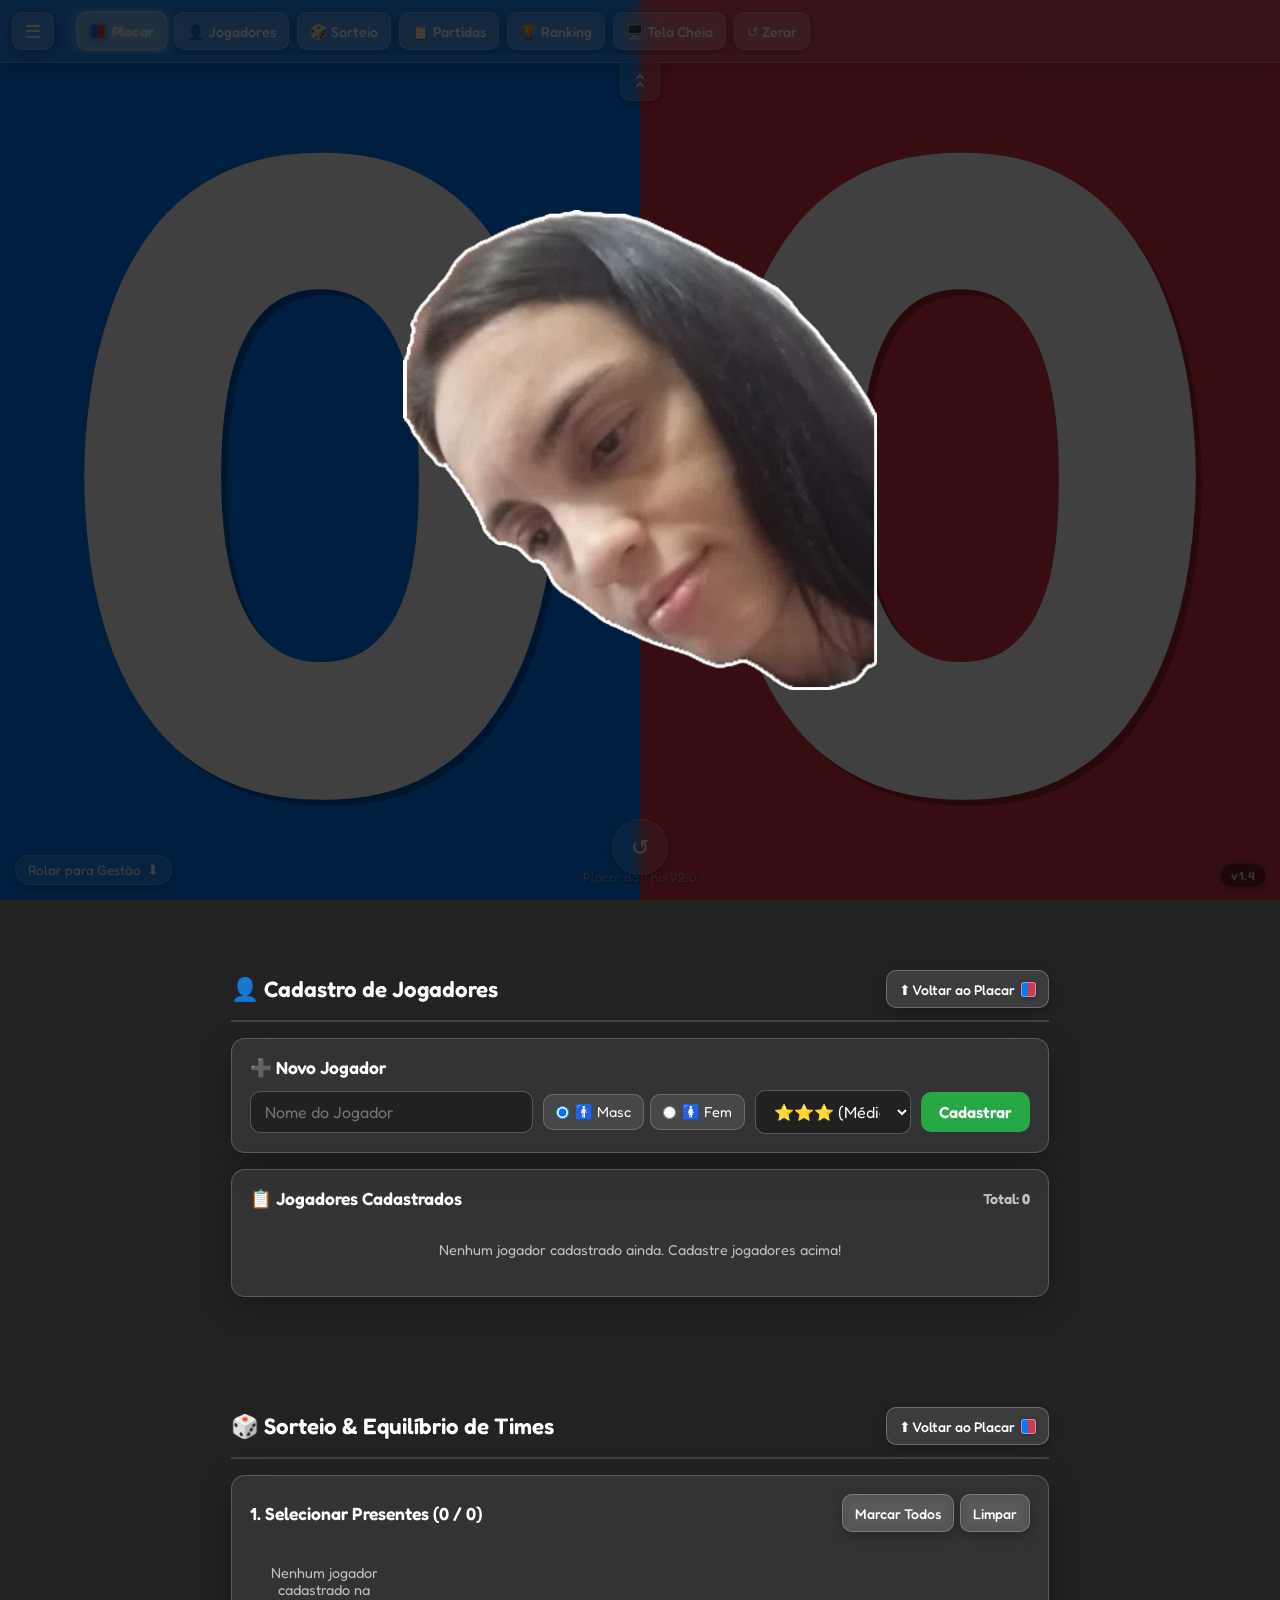
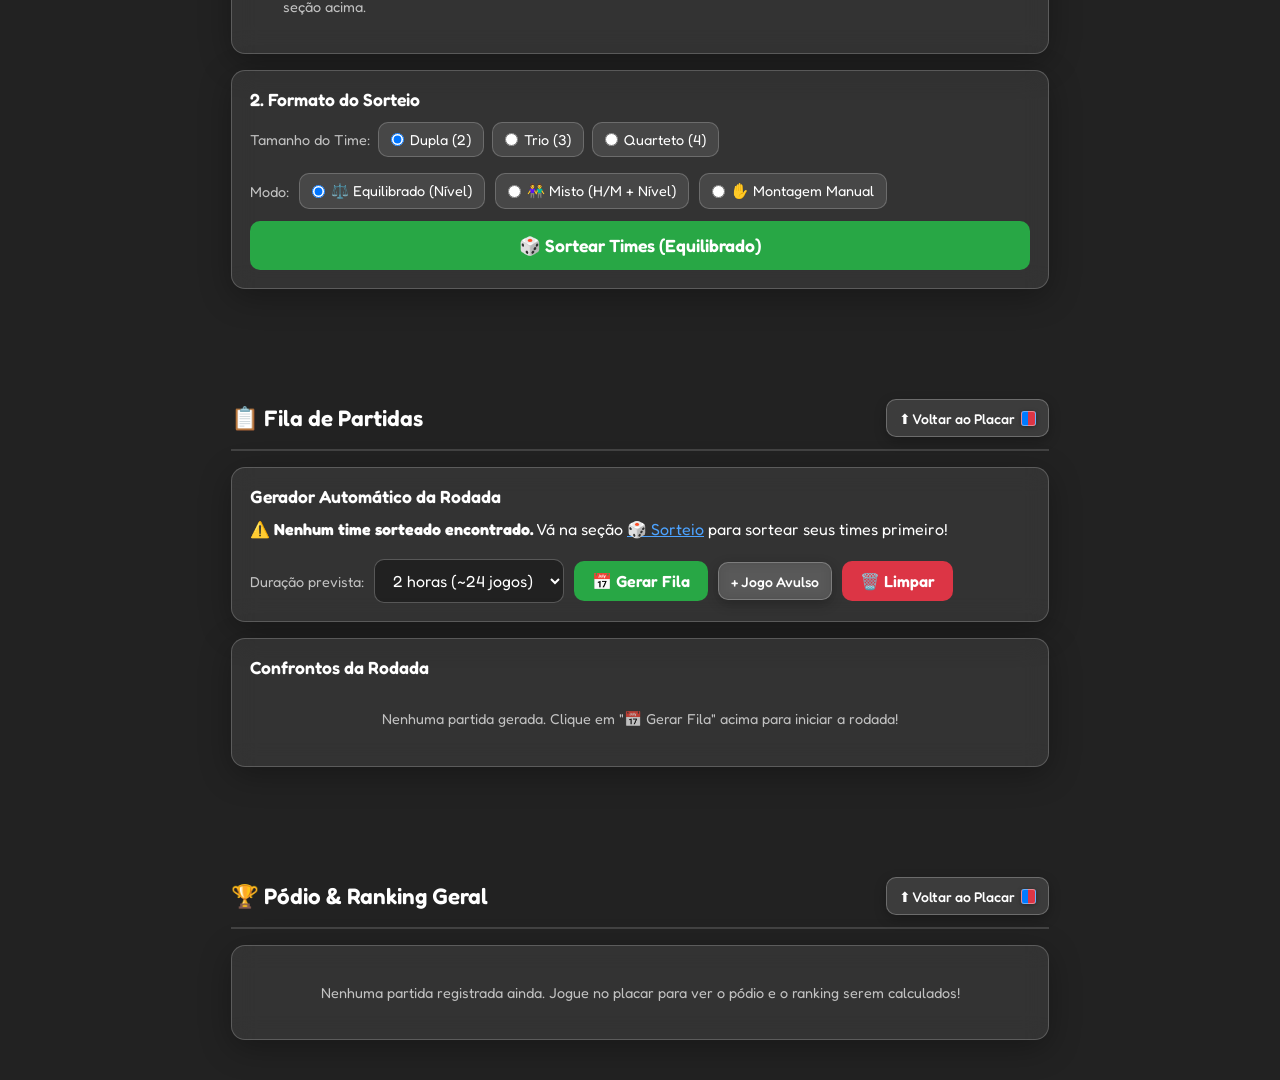
==== commit e5aa7c51: "feat: adicionar indicador de versao v1.4 no canto inferior direito" ====
--- a/Index.html
+++ b/Index.html
@@ -297,6 +297,9 @@
         </div>
     </div>
 
+    <!-- Indicador de Versão -->
+    <div class="app-version-badge">v1.4</div>
+
     <script src="index.js"></script>
 </body>
 
--- a/style.css
+++ b/style.css
@@ -1310,4 +1310,26 @@
 
 input:checked + .slider:before {
     transform: translateX(20px);
+}
+
+/* ==========================================================================
+   BADGE DE VERSÃO NO CANTO INFERIOR DIREITO
+   ========================================================================== */
+.app-version-badge {
+    position: fixed;
+    bottom: 12px;
+    right: 14px;
+    background: rgba(0, 0, 0, 0.45);
+    backdrop-filter: blur(8px);
+    -webkit-backdrop-filter: blur(8px);
+    color: rgba(255, 255, 255, 0.75);
+    font-size: 0.75rem;
+    font-weight: 600;
+    padding: 4px 10px;
+    border-radius: 12px;
+    border: 1px solid rgba(255, 255, 255, 0.15);
+    box-shadow: 0 2px 8px rgba(0, 0, 0, 0.3);
+    z-index: 999;
+    pointer-events: none;
+    letter-spacing: 0.5px;
 }
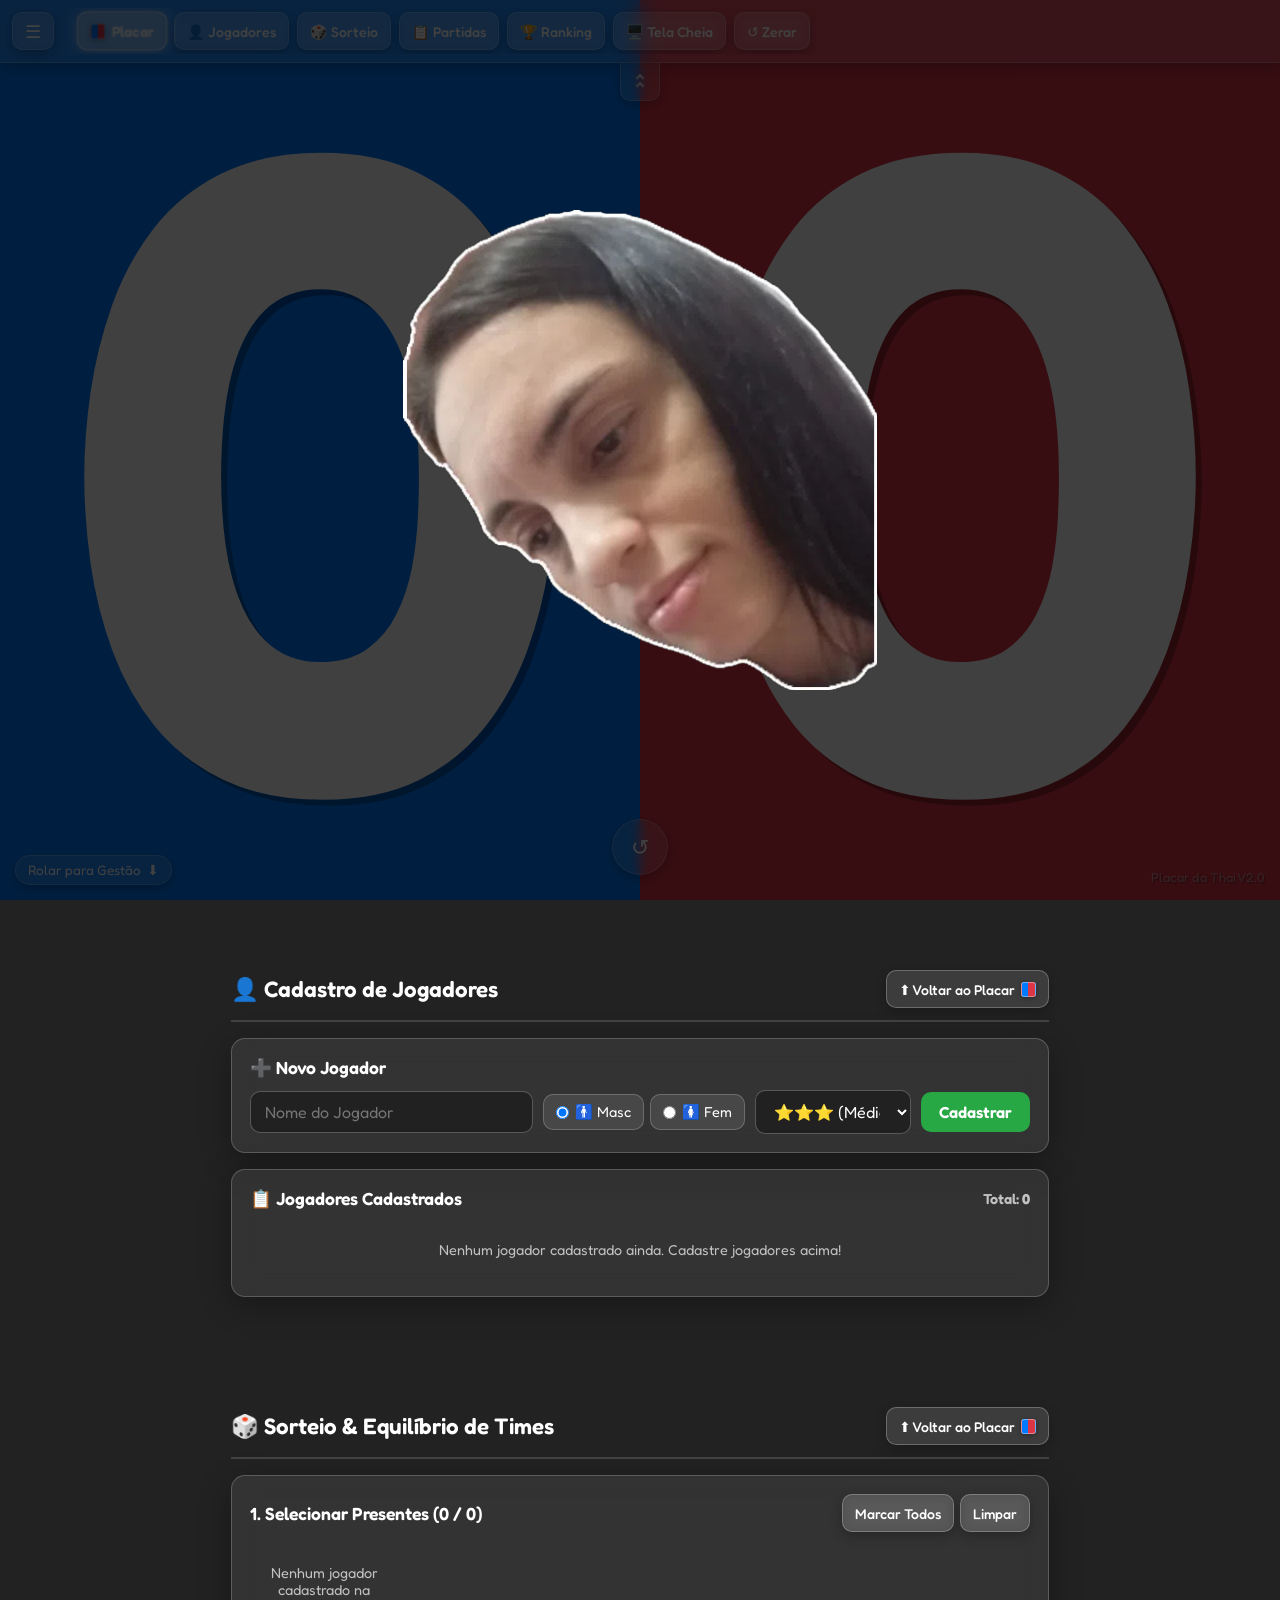
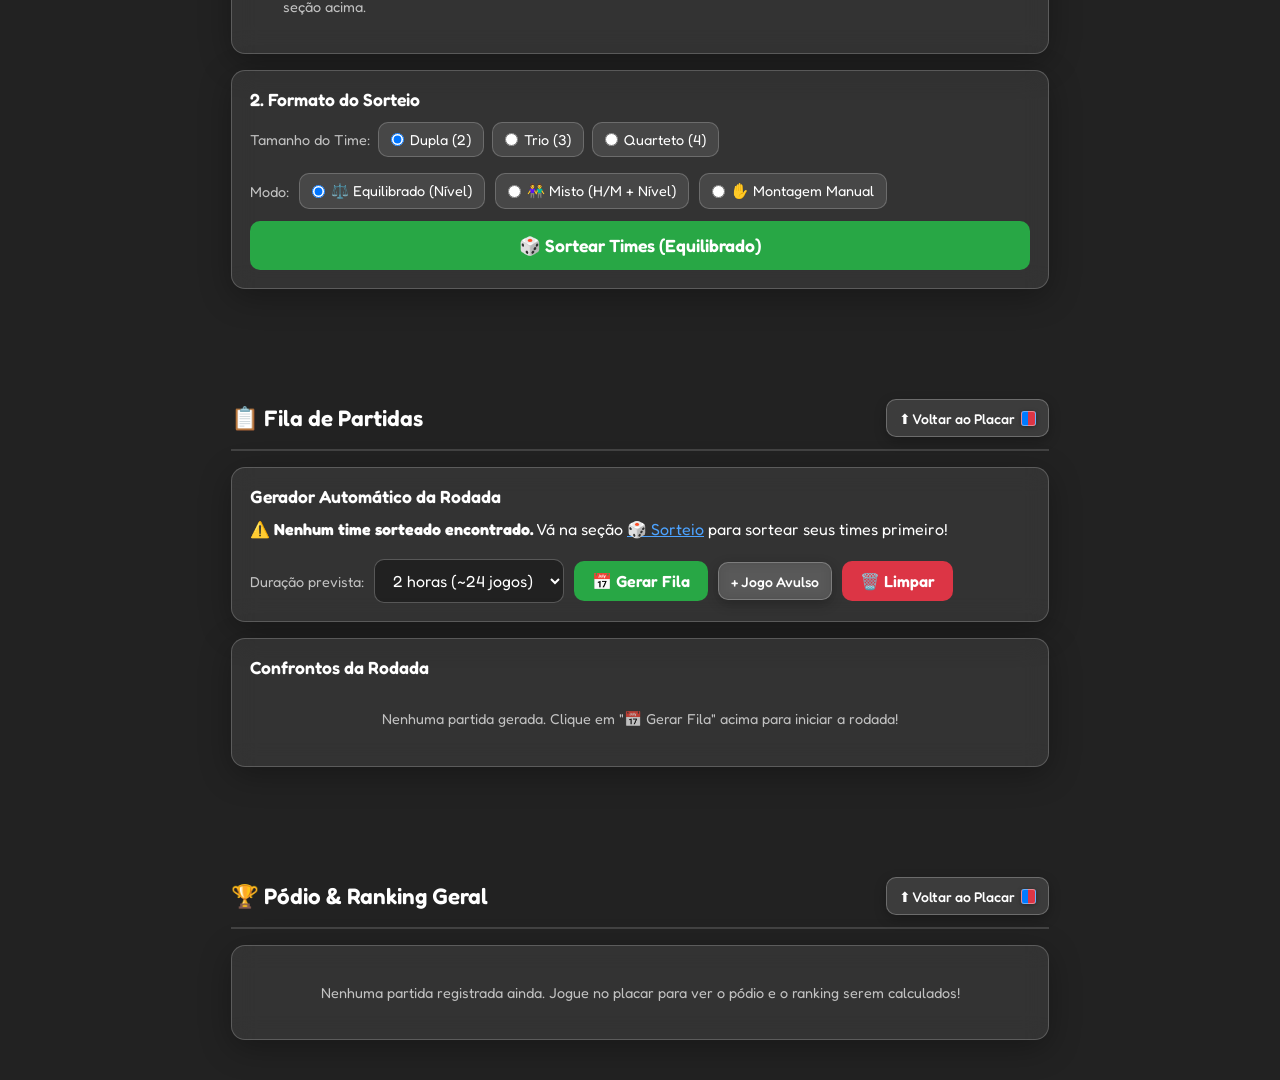
==== commit 0c439157: "fix: reposicionar versao-placar no canto inferior direito" ====
--- a/Index.html
+++ b/Index.html
@@ -297,9 +297,6 @@
         </div>
     </div>
 
-    <!-- Indicador de Versão -->
-    <div class="app-version-badge">v1.4</div>
-
     <script src="index.js"></script>
 </body>
 
--- a/style.css
+++ b/style.css
@@ -471,8 +471,7 @@
 .versao-placar {
     position: absolute;
     bottom: 15px;
-    left: 50%;
-    transform: translateX(-50%);
+    right: 15px;
     color: rgba(255, 255, 255, 0.45);
     font-size: 0.8rem;
     z-index: 20;
@@ -1310,26 +1309,4 @@
 
 input:checked + .slider:before {
     transform: translateX(20px);
-}
-
-/* ==========================================================================
-   BADGE DE VERSÃO NO CANTO INFERIOR DIREITO
-   ========================================================================== */
-.app-version-badge {
-    position: fixed;
-    bottom: 12px;
-    right: 14px;
-    background: rgba(0, 0, 0, 0.45);
-    backdrop-filter: blur(8px);
-    -webkit-backdrop-filter: blur(8px);
-    color: rgba(255, 255, 255, 0.75);
-    font-size: 0.75rem;
-    font-weight: 600;
-    padding: 4px 10px;
-    border-radius: 12px;
-    border: 1px solid rgba(255, 255, 255, 0.15);
-    box-shadow: 0 2px 8px rgba(0, 0, 0, 0.3);
-    z-index: 999;
-    pointer-events: none;
-    letter-spacing: 0.5px;
 }
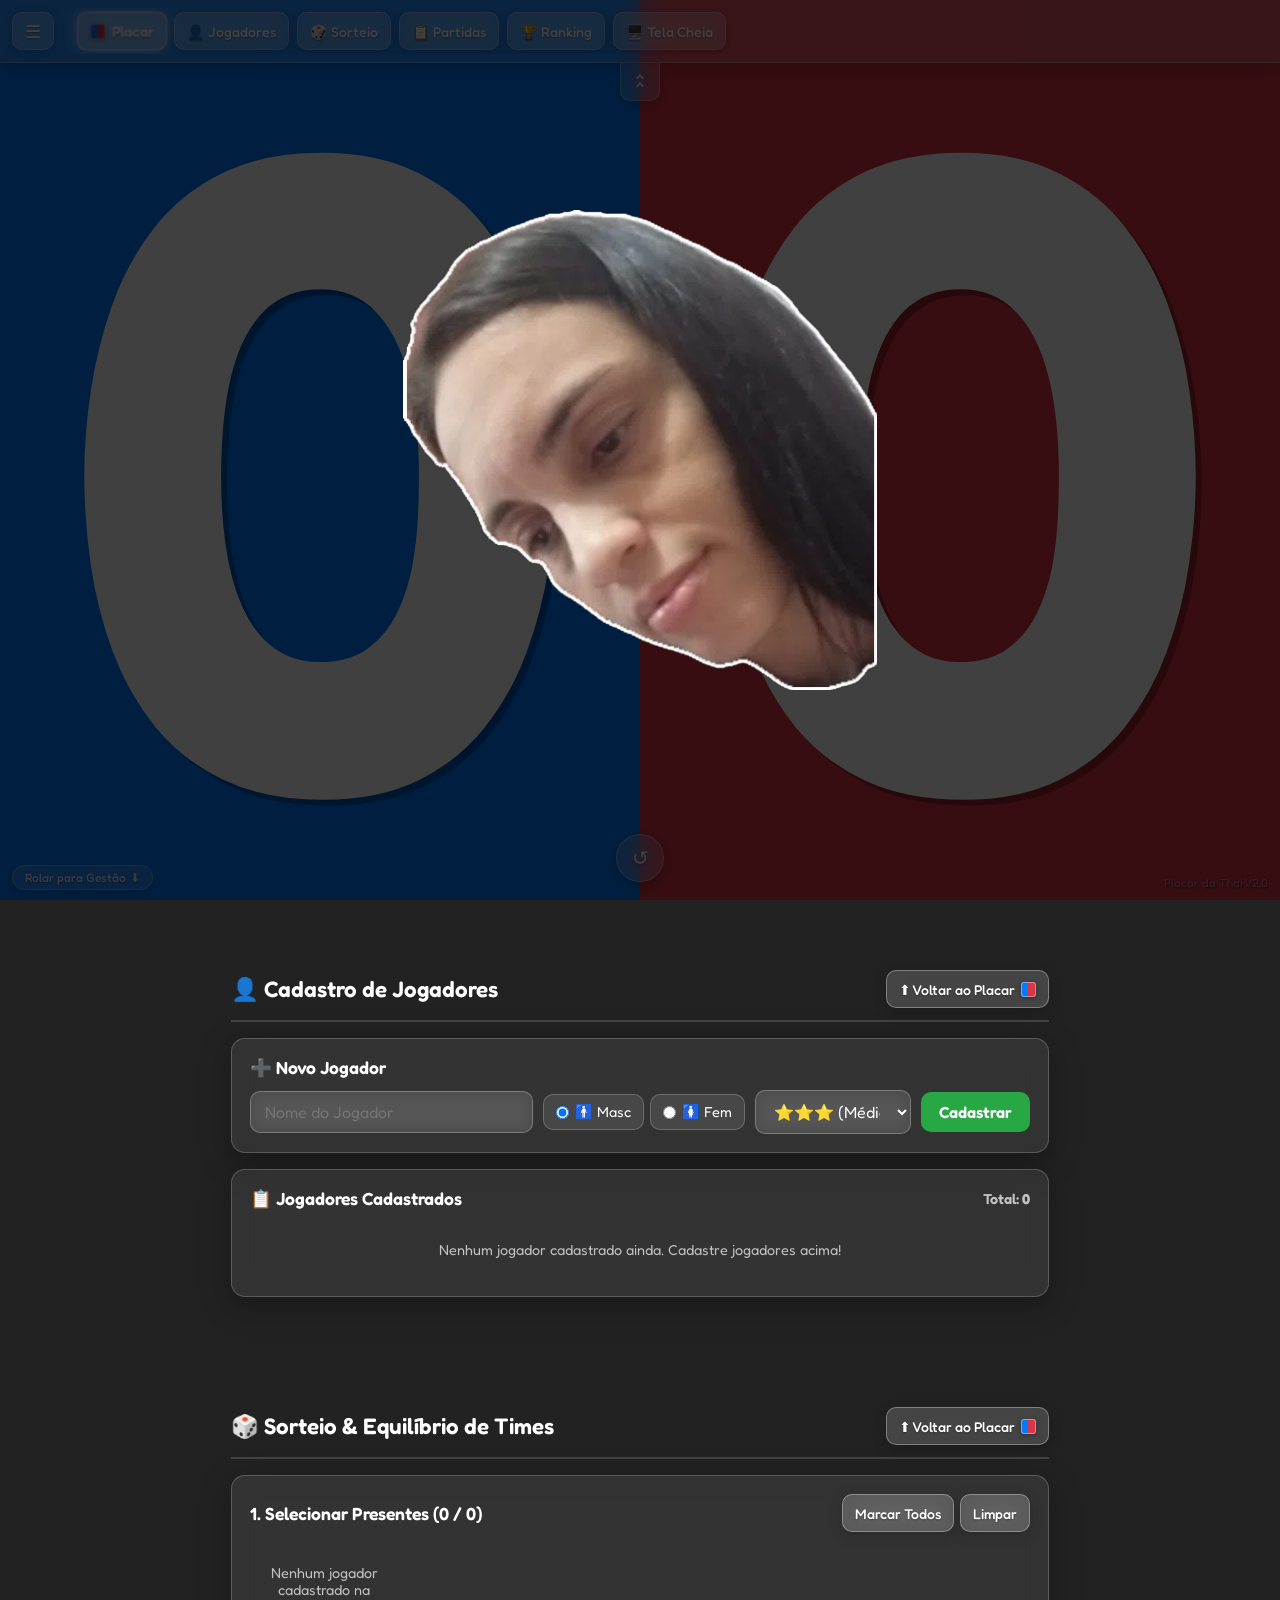
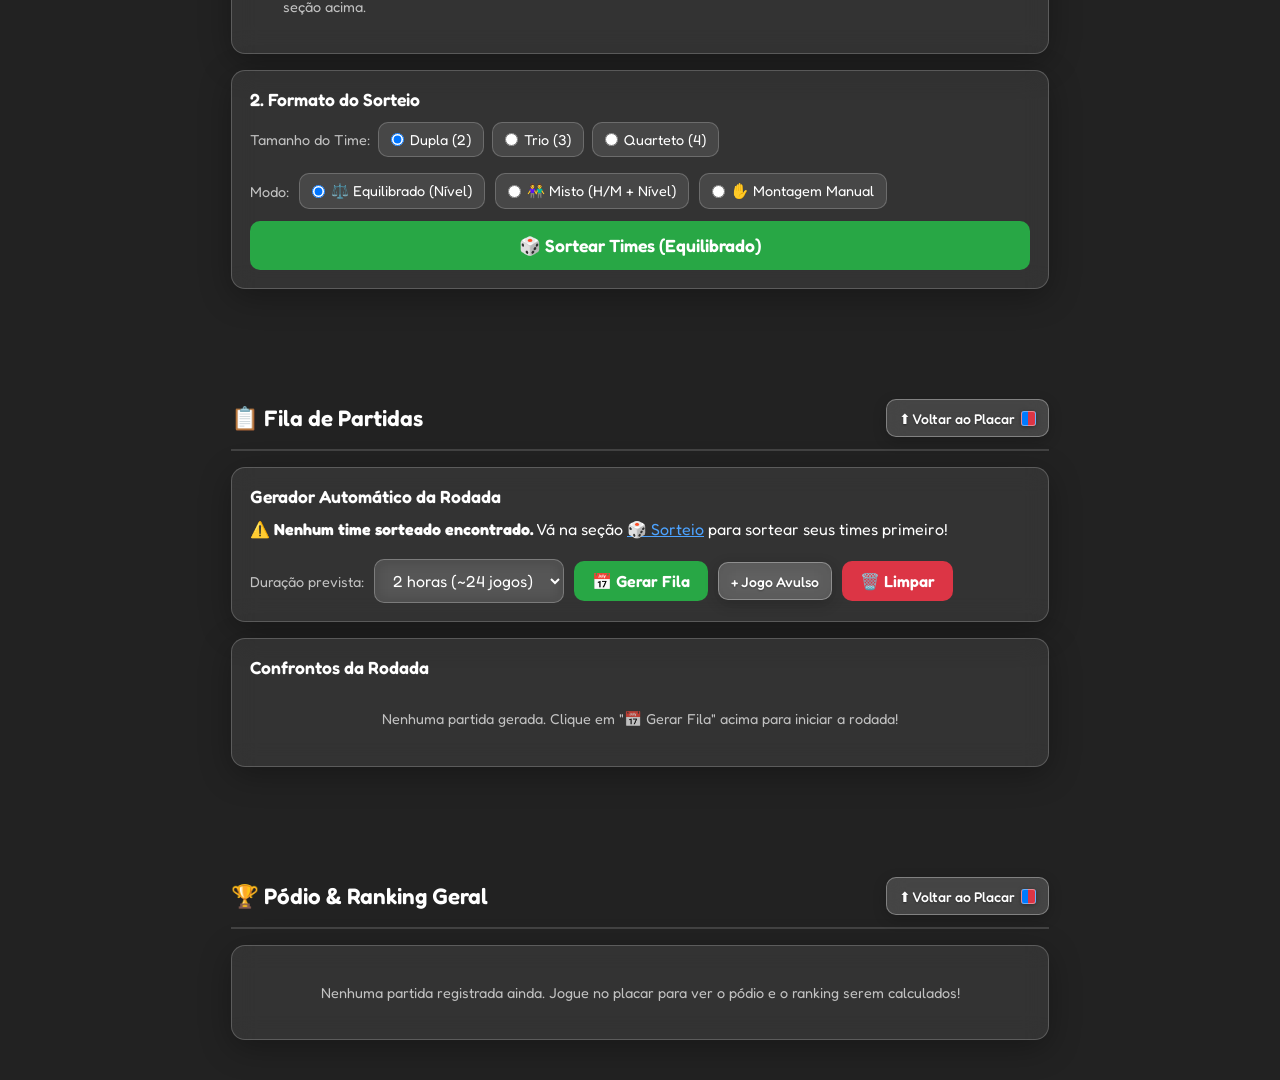
==== commit ecbbd3fe: "Remove botao de zerar do menu/header superior" ====
--- a/Index.html
+++ b/Index.html
@@ -54,7 +54,6 @@
                 <a href="#secao-partidas" class="btn-atalho" data-target="secao-partidas">📋 Partidas</a>
                 <a href="#secao-ranking" class="btn-atalho" data-target="secao-ranking">🏆 Ranking</a>
                 <button class="btn" id="btnFullscreen" type="button">🖥️ Tela Cheia</button>
-                <button class="btn" id="btnReset" type="button">↺ Zerar</button>
             </div>
         </header>
 
--- a/style.css
+++ b/style.css
@@ -87,11 +87,11 @@
     justify-content: flex-start;
     width: 100%;
     padding: 8px 12px;
-    background-color: rgba(255, 255, 255, 0.12);
-    backdrop-filter: blur(12px);
-    -webkit-backdrop-filter: blur(12px);
-    border-bottom: 1px solid rgba(255, 255, 255, 0.25);
-    box-shadow: 0 4px 15px rgba(0, 0, 0, 0.25);
+    background-color: rgba(255, 255, 255, 0.15);
+    backdrop-filter: blur(16px);
+    -webkit-backdrop-filter: blur(16px);
+    border-bottom: 1px solid rgba(255, 255, 255, 0.3);
+    box-shadow: 0 4px 20px rgba(0, 0, 0, 0.2);
     gap: 8px;
     transition: transform 0.4s ease-in-out, opacity 0.4s ease-in-out, max-height 0.4s ease-in-out, margin 0.4s ease-in-out, padding 0.4s ease-in-out;
     transform-origin: top center;
@@ -117,48 +117,50 @@
 }
 
 .btn-menu {
-    background-color: rgba(255, 255, 255, 0.12);
-    border: 1px solid rgba(255, 255, 255, 0.25);
+    background-color: rgba(255, 255, 255, 0.16);
+    border: 1px solid rgba(255, 255, 255, 0.32);
     color: white;
     padding: 6px 12px;
     font-family: 'Fredoka', sans-serif;
     font-size: 1.1rem;
     border-radius: 10px;
     cursor: pointer;
-    backdrop-filter: blur(6px);
-    -webkit-backdrop-filter: blur(6px);
-    box-shadow: 0 4px 12px rgba(0, 0, 0, 0.25);
-    transition: background-color 0.2s ease, transform 0.15s ease, border-color 0.2s ease;
+    backdrop-filter: blur(10px);
+    -webkit-backdrop-filter: blur(10px);
+    box-shadow: 0 4px 14px rgba(0, 0, 0, 0.2);
+    transition: background-color 0.2s ease, transform 0.15s ease, border-color 0.2s ease, box-shadow 0.2s ease;
     display: flex;
     align-items: center;
     justify-content: center;
     min-height: 38px;
     flex-shrink: 0;
+    text-shadow: 0 1px 2px rgba(0, 0, 0, 0.35);
 }
 
 .btn-menu:hover {
-    background-color: rgba(255, 255, 255, 0.25);
-    border-color: rgba(255, 255, 255, 0.4);
+    background-color: rgba(255, 255, 255, 0.28);
+    border-color: rgba(255, 255, 255, 0.5);
+    box-shadow: 0 4px 18px rgba(255, 255, 255, 0.2);
 }
 
 .btn-menu:active {
     transform: scale(0.95);
-    background-color: rgba(255, 255, 255, 0.3);
+    background-color: rgba(255, 255, 255, 0.38);
 }
 
 .dropdown-menu {
     position: absolute;
     top: calc(100% + 10px);
     left: 0;
-    background-color: rgba(30, 30, 35, 0.98);
-    backdrop-filter: blur(16px);
-    -webkit-backdrop-filter: blur(16px);
-    border-radius: 12px;
-    box-shadow: 0 10px 30px rgba(0, 0, 0, 0.5);
+    background: rgba(255, 255, 255, 0.18);
+    backdrop-filter: blur(24px) saturate(140%);
+    -webkit-backdrop-filter: blur(24px) saturate(140%);
+    border-radius: 14px;
+    box-shadow: 0 14px 35px rgba(0, 0, 0, 0.35);
     display: none;
     flex-direction: column;
     min-width: 230px;
-    border: 1px solid rgba(255, 255, 255, 0.2);
+    border: 1px solid rgba(255, 255, 255, 0.35);
     padding: 8px;
     z-index: 9999;
     pointer-events: auto;
@@ -185,10 +187,11 @@
     gap: 10px;
     width: 100%;
     border-radius: 8px;
+    text-shadow: 0 1px 2px rgba(0, 0, 0, 0.4);
 }
 
 .dropdown-item:hover {
-    background-color: rgba(255, 255, 255, 0.12);
+    background-color: rgba(255, 255, 255, 0.22);
 }
 
 .botoes-atalho-container {
@@ -210,8 +213,8 @@
 
 .btn,
 .btn-atalho {
-    background-color: rgba(255, 255, 255, 0.12);
-    border: 1px solid rgba(255, 255, 255, 0.25);
+    background-color: rgba(255, 255, 255, 0.16);
+    border: 1px solid rgba(255, 255, 255, 0.32);
     color: white;
     padding: 6px 12px;
     font-family: 'Fredoka', sans-serif;
@@ -219,9 +222,9 @@
     font-weight: 500;
     border-radius: 10px;
     cursor: pointer;
-    backdrop-filter: blur(6px);
-    -webkit-backdrop-filter: blur(6px);
-    box-shadow: 0 4px 12px rgba(0, 0, 0, 0.25);
+    backdrop-filter: blur(10px);
+    -webkit-backdrop-filter: blur(10px);
+    box-shadow: 0 4px 14px rgba(0, 0, 0, 0.2);
     display: flex;
     align-items: center;
     justify-content: center;
@@ -231,18 +234,20 @@
     transition: background-color 0.2s ease, transform 0.15s ease, border-color 0.2s ease, box-shadow 0.2s ease;
     white-space: nowrap;
     flex-shrink: 0;
+    text-shadow: 0 1px 2px rgba(0, 0, 0, 0.35);
 }
 
 .btn:hover,
 .btn-atalho:hover {
-    background-color: rgba(255, 255, 255, 0.25);
-    border-color: rgba(255, 255, 255, 0.4);
+    background-color: rgba(255, 255, 255, 0.28);
+    border-color: rgba(255, 255, 255, 0.5);
+    box-shadow: 0 4px 18px rgba(255, 255, 255, 0.2);
 }
 
 .btn:active,
 .btn-atalho:active {
     transform: scale(0.95);
-    background-color: rgba(255, 255, 255, 0.3);
+    background-color: rgba(255, 255, 255, 0.38);
 }
 
 /* SCROLLSPY DESTAQUE NO TEMA VIDRO */
@@ -256,18 +261,24 @@
 
 #btnToggleControlesTopo {
     padding: 2px 16px;
-    background-color: rgba(255, 255, 255, 0.12);
-    backdrop-filter: blur(6px);
-    -webkit-backdrop-filter: blur(6px);
-    border: 1px solid rgba(255, 255, 255, 0.25);
+    background-color: rgba(255, 255, 255, 0.16);
+    backdrop-filter: blur(10px);
+    -webkit-backdrop-filter: blur(10px);
+    border: 1px solid rgba(255, 255, 255, 0.32);
     border-top: none;
-    box-shadow: 0 4px 12px rgba(0, 0, 0, 0.25);
+    box-shadow: 0 4px 14px rgba(0, 0, 0, 0.2);
     border-radius: 0 0 10px 10px;
     cursor: pointer;
     display: flex;
     flex-direction: column;
     align-items: center;
     gap: 2px;
+    transition: background-color 0.2s ease, border-color 0.2s ease;
+}
+
+#btnToggleControlesTopo:hover {
+    background-color: rgba(255, 255, 255, 0.28);
+    border-color: rgba(255, 255, 255, 0.5);
 }
 
 .seta-animada {
@@ -315,6 +326,62 @@
     background-color: rgba(0, 0, 0, 0.8);
 }
 
+body.tema-escuro .dropdown-menu {
+    background-color: rgba(24, 24, 28, 0.96);
+    border: 1px solid rgba(255, 255, 255, 0.15);
+    box-shadow: 0 10px 30px rgba(0, 0, 0, 0.5);
+}
+
+body.tema-escuro .dropdown-item:hover {
+    background-color: rgba(255, 255, 255, 0.1);
+}
+
+body.tema-escuro .btn-central {
+    background-color: rgba(0, 0, 0, 0.45);
+    border: 1px solid rgba(255, 255, 255, 0.18);
+    box-shadow: 0 4px 12px rgba(0, 0, 0, 0.3);
+}
+
+body.tema-escuro .btn-central:hover {
+    background-color: rgba(0, 0, 0, 0.7);
+    border-color: rgba(255, 255, 255, 0.3);
+}
+
+body.tema-escuro .lado-tag-time {
+    background: rgba(0, 0, 0, 0.65);
+    border: 1px solid rgba(255, 255, 255, 0.18);
+    text-shadow: 0 1px 2px rgba(0, 0, 0, 0.6);
+}
+
+body.tema-escuro .indicador-rolagem-baixo {
+    background-color: rgba(0, 0, 0, 0.55);
+    border: 1px solid rgba(255, 255, 255, 0.18);
+}
+
+body.tema-escuro .indicador-rolagem-baixo:hover {
+    background-color: rgba(0, 0, 0, 0.8);
+}
+
+body.tema-escuro .modal-card {
+    background: rgba(28, 28, 34, 0.96);
+    border: 1px solid rgba(255, 255, 255, 0.2);
+    box-shadow: 0 10px 40px rgba(0, 0, 0, 0.6);
+}
+
+body.tema-escuro .input-padrao {
+    background: rgba(0, 0, 0, 0.35);
+    border: 1px solid rgba(255, 255, 255, 0.2);
+}
+
+body.tema-escuro .banco-chips {
+    background: rgba(0, 0, 0, 0.3);
+    border: 1px solid rgba(255, 255, 255, 0.12);
+}
+
+body.tema-escuro .time-header {
+    background: rgba(0, 0, 0, 0.35);
+}
+
 /* ==========================================================================
    SEÇÃO 1: PLACAR AO VIVO (100dvh)
    ========================================================================== */
@@ -351,6 +418,7 @@
     border: none;
     outline: none;
     font-family: inherit;
+    box-sizing: border-box;
 }
 
 .lado-azul {
@@ -369,35 +437,31 @@
     background-color: #a71d2a;
 }
 
-/* NOME DOS TIMES EM TEMA DE VIDRO PREMIUM */
+/* NOME DOS TIMES - CENTRALIZADO NO MEIO DO NÚMERO BEM PRÓXIMO AO TOPO */
 .lado-tag-time {
     position: absolute;
-    top: 55px;
-    background: rgba(255, 255, 255, 0.15);
+    top: 14px;
+    left: 50%;
+    transform: translateX(-50%);
+    background: rgba(255, 255, 255, 0.2);
     backdrop-filter: blur(12px);
     -webkit-backdrop-filter: blur(12px);
-    padding: 8px 20px;
-    border-radius: 24px;
-    font-size: 1.05rem;
+    padding: 4px 16px;
+    border-radius: 18px;
+    font-size: 0.88rem;
     font-weight: 600;
-    max-width: 82%;
+    max-width: 80%;
     text-align: center;
     white-space: nowrap;
     overflow: hidden;
     text-overflow: ellipsis;
     z-index: 10;
     border: 1px solid rgba(255, 255, 255, 0.35);
-    box-shadow: 0 6px 20px rgba(0, 0, 0, 0.3);
+    box-shadow: 0 4px 14px rgba(0, 0, 0, 0.25);
     color: #ffffff;
-    text-shadow: 0 1px 3px rgba(0, 0, 0, 0.5);
+    text-shadow: 0 1px 2px rgba(0, 0, 0, 0.4);
     pointer-events: none;
-    transition: transform 0.4s ease-in-out;
-}
-
-body.tema-escuro .lado-tag-time {
-    background: rgba(0, 0, 0, 0.55);
-    border: 1px solid rgba(255, 255, 255, 0.2);
-    box-shadow: 0 6px 20px rgba(0, 0, 0, 0.45);
+    transition: transform 0.3s ease;
 }
 
 .pontos {
@@ -415,8 +479,21 @@
     .pontos {
         font-size: 50vh;
     }
-    .lado-tag-time {
-        top: 60px;
+    .lado-azul .lado-tag-time {
+        top: 14px;
+        left: 50%;
+        transform: translateX(-50%);
+        font-size: 0.82rem;
+        padding: 3px 14px;
+        max-width: 85vw;
+    }
+    .lado-vermelho .lado-tag-time {
+        top: 6px;
+        left: 50%;
+        transform: translateX(-50%);
+        font-size: 0.82rem;
+        padding: 3px 14px;
+        max-width: 85vw;
     }
 }
 
@@ -427,76 +504,94 @@
     transform: translate(-50%, -50%);
     display: flex;
     flex-direction: column;
-    gap: 12px;
+    gap: 10px;
     z-index: 25;
     pointer-events: none;
 }
 
 .controles-baixo {
     position: absolute;
-    bottom: 25px;
+    bottom: 18px;
     left: 50%;
     transform: translateX(-50%);
     display: flex;
     flex-direction: column;
-    gap: 12px;
+    gap: 10px;
     z-index: 25;
     pointer-events: none;
 }
 
 .btn-central {
-    width: 56px;
-    height: 56px;
-    border: 1px solid rgba(255, 255, 255, 0.25);
+    width: 48px;
+    height: 48px;
+    border: 1px solid rgba(255, 255, 255, 0.38);
     border-radius: 50%;
-    background-color: rgba(255, 255, 255, 0.12);
+    background-color: rgba(255, 255, 255, 0.18);
     color: white;
-    backdrop-filter: blur(6px);
-    -webkit-backdrop-filter: blur(6px);
+    backdrop-filter: blur(12px);
+    -webkit-backdrop-filter: blur(12px);
     display: flex;
     align-items: center;
     justify-content: center;
-    font-size: 1.4rem;
+    font-size: 1.25rem;
     cursor: pointer;
     pointer-events: auto;
-    box-shadow: 0 4px 12px rgba(0, 0, 0, 0.25);
-    transition: transform 0.15s ease, background-color 0.2s ease;
+    box-shadow: 0 4px 16px rgba(0, 0, 0, 0.25);
+    transition: transform 0.15s ease, background-color 0.2s ease, border-color 0.2s ease, box-shadow 0.2s ease;
+    text-shadow: 0 1px 2px rgba(0, 0, 0, 0.3);
+}
+
+.btn-central:hover {
+    background-color: rgba(255, 255, 255, 0.32);
+    border-color: rgba(255, 255, 255, 0.55);
+    box-shadow: 0 4px 20px rgba(255, 255, 255, 0.25);
 }
 
 .btn-central:active {
-    transform: scale(0.95);
-    background-color: rgba(255, 255, 255, 0.22);
+    transform: scale(0.94);
+    background-color: rgba(255, 255, 255, 0.42);
 }
 
 .versao-placar {
     position: absolute;
-    bottom: 15px;
-    right: 15px;
-    color: rgba(255, 255, 255, 0.45);
-    font-size: 0.8rem;
+    bottom: 10px;
+    right: 12px;
+    color: rgba(255, 255, 255, 0.4);
+    font-size: 0.72rem;
     z-index: 20;
     pointer-events: none;
-    text-shadow: 1px 1px 2px rgba(0, 0, 0, 0.5);
+    text-shadow: 1px 1px 2px rgba(0, 0, 0, 0.6);
 }
 
 .indicador-rolagem-baixo {
     position: absolute;
-    bottom: 15px;
-    left: 15px;
-    background-color: rgba(255, 255, 255, 0.12);
-    backdrop-filter: blur(6px);
-    -webkit-backdrop-filter: blur(6px);
-    border: 1px solid rgba(255, 255, 255, 0.25);
-    padding: 6px 12px;
-    border-radius: 20px;
-    color: white;
-    font-size: 0.85rem;
-    display: flex;
-    align-items: center;
-    gap: 6px;
+    bottom: 10px;
+    left: 12px;
+    background-color: rgba(255, 255, 255, 0.16);
+    backdrop-filter: blur(10px);
+    -webkit-backdrop-filter: blur(10px);
+    border: 1px solid rgba(255, 255, 255, 0.32);
+    padding: 4px 12px;
+    border-radius: 14px;
+    color: rgba(255, 255, 255, 0.95);
+    font-size: 0.75rem;
+    font-weight: 500;
+    display: flex;
+    align-items: center;
+    gap: 4px;
     text-decoration: none;
     z-index: 20;
-    box-shadow: 0 4px 12px rgba(0, 0, 0, 0.25);
+    box-shadow: 0 4px 14px rgba(0, 0, 0, 0.2);
+    opacity: 0.9;
+    transition: opacity 0.2s ease, transform 0.2s ease, background-color 0.2s ease, border-color 0.2s ease;
+    text-shadow: 0 1px 2px rgba(0, 0, 0, 0.35);
+}
+
+.indicador-rolagem-baixo:hover {
+    opacity: 1;
+    background-color: rgba(255, 255, 255, 0.28);
+    border-color: rgba(255, 255, 255, 0.5);
+    transform: translateY(-2px);
 }
 
 /* ==========================================================================
@@ -558,7 +653,9 @@
 /* Inputs & Form */
 .input-padrao {
     width: 100%;
-    background: rgba(0, 0, 0, 0.35);
+    background: rgba(255, 255, 255, 0.1);
+    backdrop-filter: blur(8px);
+    -webkit-backdrop-filter: blur(8px);
     border: 1px solid rgba(255, 255, 255, 0.25);
     padding: 10px 14px;
     color: white;
@@ -566,10 +663,12 @@
     font-family: inherit;
     border-radius: 10px;
     outline: none;
+    transition: border-color 0.2s ease, background-color 0.2s ease;
 }
 
 .input-padrao:focus {
-    border-color: #007bff;
+    border-color: rgba(255, 255, 255, 0.6);
+    background: rgba(255, 255, 255, 0.16);
 }
 
 .grupo-form-linha {
@@ -730,13 +829,13 @@
 }
 
 .time-header {
-    background: rgba(0, 0, 0, 0.35);
+    background: rgba(255, 255, 255, 0.12);
     padding: 10px 12px;
     display: flex;
     justify-content: space-between;
     align-items: center;
     font-size: 0.95rem;
-    border-bottom: 1px solid rgba(255, 255, 255, 0.15);
+    border-bottom: 1px solid rgba(255, 255, 255, 0.18);
 }
 
 .time-forca {
@@ -767,7 +866,10 @@
     flex-wrap: wrap;
     gap: 8px;
     padding: 12px;
-    background: rgba(0, 0, 0, 0.3);
+    background: rgba(255, 255, 255, 0.08);
+    backdrop-filter: blur(8px);
+    -webkit-backdrop-filter: blur(8px);
+    border: 1px solid rgba(255, 255, 255, 0.18);
     border-radius: 10px;
 }
 
@@ -1098,14 +1200,16 @@
 }
 
 .modal-card {
-    background: rgba(28, 28, 34, 0.96);
-    border: 1px solid rgba(255, 255, 255, 0.25);
+    background: rgba(255, 255, 255, 0.15);
+    backdrop-filter: blur(24px);
+    -webkit-backdrop-filter: blur(24px);
+    border: 1px solid rgba(255, 255, 255, 0.35);
     border-radius: 16px;
     padding: 24px;
     width: 100%;
     max-width: 380px;
     text-align: center;
-    box-shadow: 0 10px 40px rgba(0, 0, 0, 0.6);
+    box-shadow: 0 16px 45px rgba(0, 0, 0, 0.4);
     display: flex;
     flex-direction: column;
     gap: 12px;
